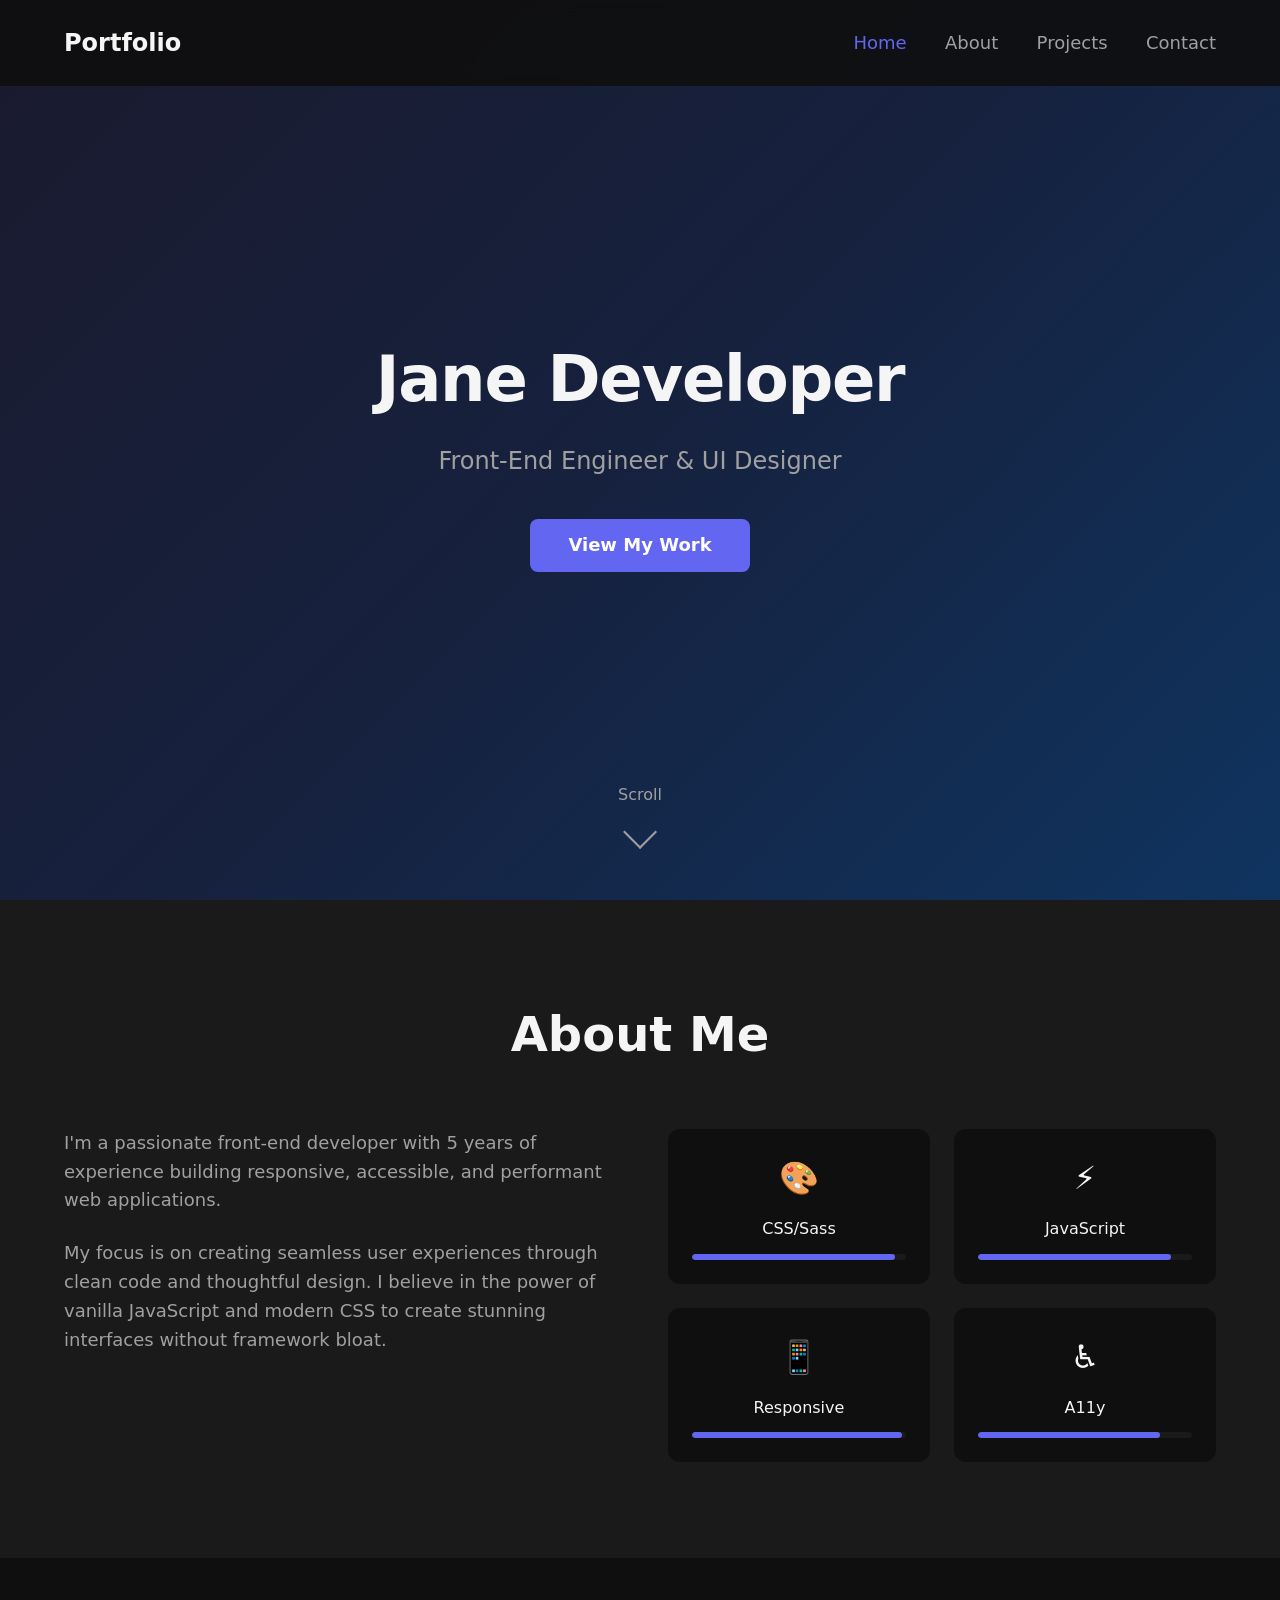
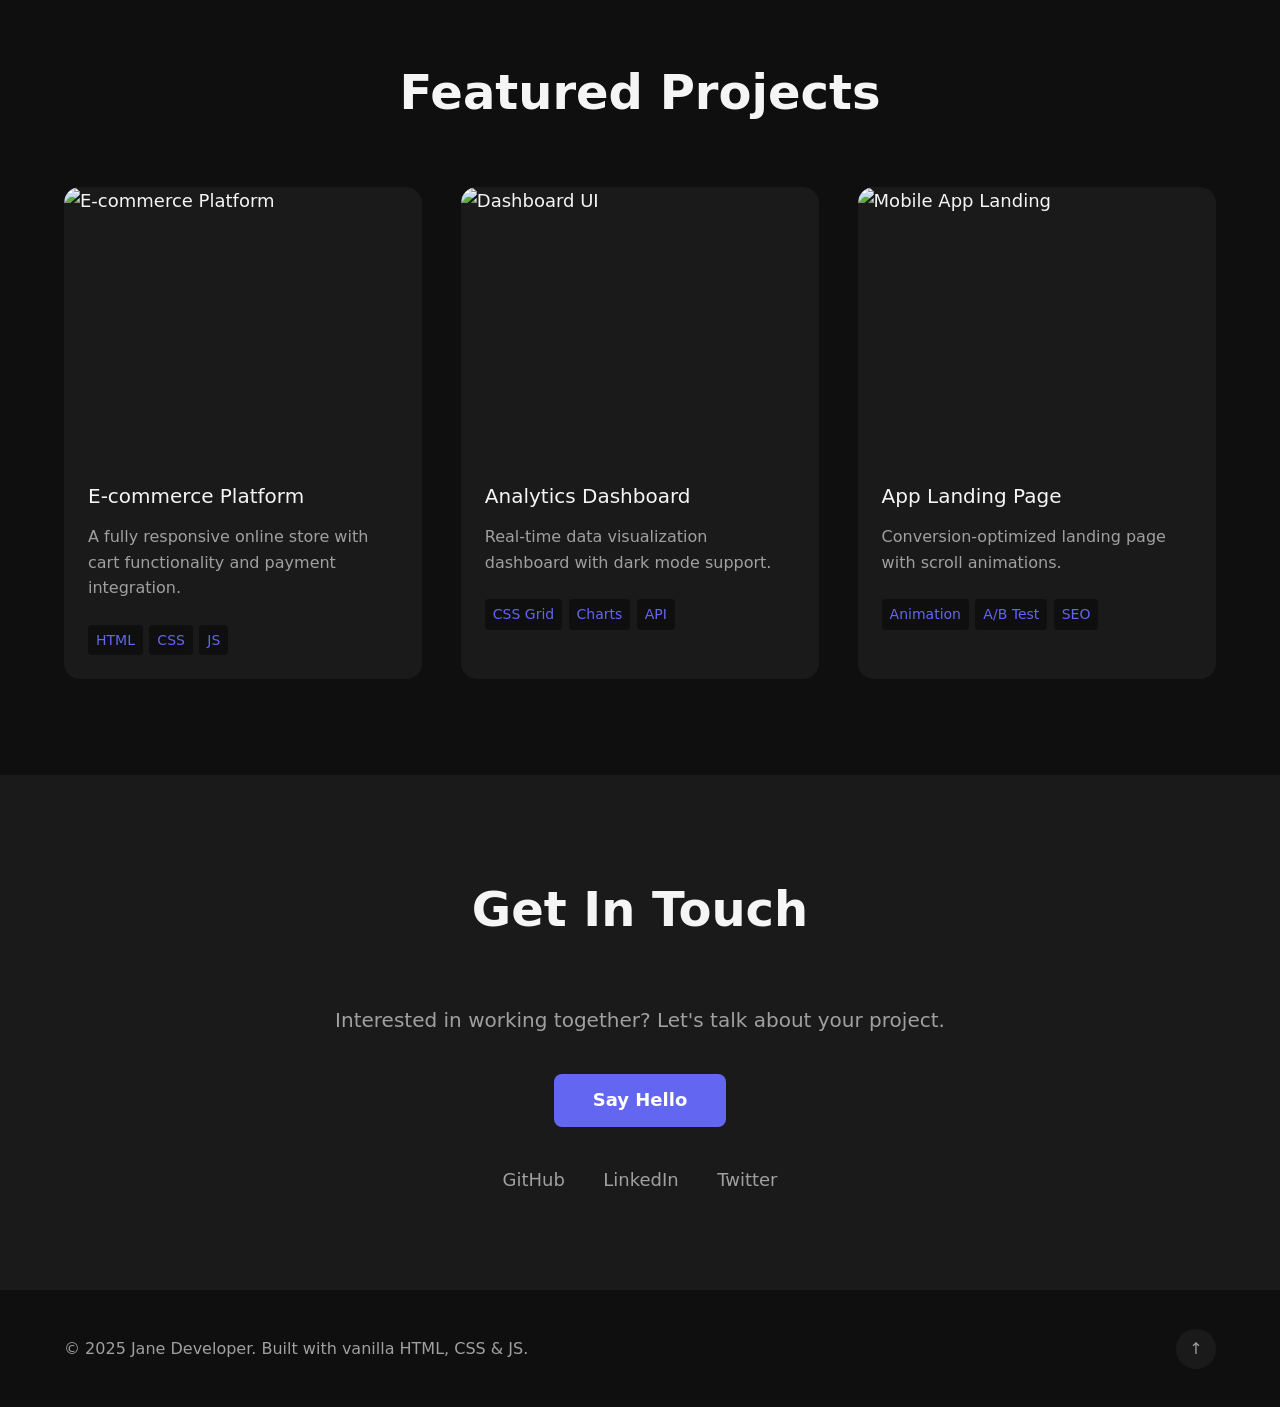
==== index.html @ d87d0752 "commit 2.5" ====
<!DOCTYPE html>
<html lang="en">
<head>
    <meta charset="UTF-8">
    <meta name="viewport" content="width=device-width, initial-scale=1.0">
    <title>Document</title>
    <link rel="stylesheet" href="./assets/css/index.css">
    <script src="./assets/js/main.js"></script>
</head>
<body>
	<!-- Skip link for accessibility -->
	<a href="#main" class="skip-link">Skip to main content</a>

	<!-- Navigation -->
	<nav class="nav">
		<div class="nav-container">
			<a href="#" class="nav-logo">Portfolio</a>
			<ul class="nav-links">
				<li><a href="#hero">Home</a></li>
				<li><a href="#about">About</a></li>
				<li><a href="#projects">Projects</a></li>
				<li><a href="#contact">Contact</a></li>
			</ul>
		</div>
	</nav>

	<main id="main">
		<!-- Hero Section -->
		<section id="hero" class="hero">
			<div class="hero-bg parallax-bg"></div>
			<div class="hero-content">
				<h1 class="hero-title animate-on-scroll">Jane Developer</h1>
				<p class="hero-subtitle animate-on-scroll">Front-End Engineer & UI Designer</p>
				<a href="#projects" class="btn animate-on-scroll">View My Work</a>
			</div>
			<div class="scroll-indicator">
				<span>Scroll</span>
				<div class="scroll-arrow"></div>
			</div>
		</section>

		<!-- About Section -->
		<section id="about" class="section about">
			<div class="container">
				<h2 class="section-title animate-on-scroll">About Me</h2>
				<div class="about-grid">
					<div class="about-text animate-on-scroll">
						<p>
							I'm a passionate front-end developer with 5 years of experience
							building responsive, accessible, and performant web applications.
						</p>
						<p>
							My focus is on creating seamless user experiences through clean code
							and thoughtful design. I believe in the power of vanilla JavaScript
							and modern CSS to create stunning interfaces without framework bloat.
						</p>
					</div>
					<div class="skills-grid" data-reveal-stagger>
						<div class="skill-card">
							<span class="skill-icon">🎨</span>
							<h3>CSS/Sass</h3>
							<div class="skill-bar"><div class="skill-fill" style="--fill: 95%"></div></div>
						</div>
						<div class="skill-card">
							<span class="skill-icon">⚡</span>
							<h3>JavaScript</h3>
							<div class="skill-bar"><div class="skill-fill" style="--fill: 90%"></div></div>
						</div>
						<div class="skill-card">
							<span class="skill-icon">📱</span>
							<h3>Responsive</h3>
							<div class="skill-bar"><div class="skill-fill" style="--fill: 98%"></div></div>
						</div>
						<div class="skill-card">
							<span class="skill-icon">♿</span>
							<h3>A11y</h3>
							<div class="skill-bar"><div class="skill-fill" style="--fill: 85%"></div></div>
						</div>
					</div>
				</div>
			</div>
		</section>

		<!-- Projects Section -->
		<section id="projects" class="section projects">
			<div class="container">
				<h2 class="section-title animate-on-scroll">Featured Projects</h2>
				<div class="projects-grid" data-reveal-stagger>
					<article class="project-card">
						<div class="project-image">
							<img src="https://picsum.photos/400/300?random=1" alt="E-commerce Platform" loading="lazy" />
						</div>
						<div class="project-content">
							<h3>E-commerce Platform</h3>
							<p>A fully responsive online store with cart functionality and payment integration.</p>
							<div class="project-tags">
								<span>HTML</span><span>CSS</span><span>JS</span>
							</div>
						</div>
					</article>
					<article class="project-card">
						<div class="project-image">
							<img src="https://picsum.photos/400/300?random=2" alt="Dashboard UI" loading="lazy" />
						</div>
						<div class="project-content">
							<h3>Analytics Dashboard</h3>
							<p>Real-time data visualization dashboard with dark mode support.</p>
							<div class="project-tags">
								<span>CSS Grid</span><span>Charts</span><span>API</span>
							</div>
						</div>
					</article>
					<article class="project-card">
						<div class="project-image">
							<img src="https://picsum.photos/400/300?random=3" alt="Mobile App Landing" loading="lazy" />
						</div>
						<div class="project-content">
							<h3>App Landing Page</h3>
							<p>Conversion-optimized landing page with scroll animations.</p>
							<div class="project-tags">
								<span>Animation</span><span>A/B Test</span><span>SEO</span>
							</div>
						</div>
					</article>
				</div>
			</div>
		</section>

		<!-- Contact Section -->
		<section id="contact" class="section contact">
			<div class="container">
				<h2 class="section-title animate-on-scroll">Get In Touch</h2>
				<div class="contact-content animate-on-scroll">
					<p>Interested in working together? Let's talk about your project.</p>
					<a href="mailto:hello@example.com" class="btn btn-primary">Say Hello</a>
					<div class="social-links">
						<a href="#" aria-label="GitHub">GitHub</a>
						<a href="#" aria-label="LinkedIn">LinkedIn</a>
						<a href="#" aria-label="Twitter">Twitter</a>
					</div>
				</div>
			</div>
		</section>
	</main>

	<!-- Footer -->
	<footer class="footer">
		<div class="container">
			<p>&copy; 2025 Jane Developer. Built with vanilla HTML, CSS & JS.</p>
			<a href="#hero" class="back-to-top" aria-label="Back to top">↑</a>
		</div>
	</footer>

	<script src="main.js"></script>
</body>
</html>
---- assets/css/index.css ----
/**
 * ─────────────────────────────────────────────
 *  CSS Barrel Index
 * ─────────────────────────────────────────────
 *
 *  This file uses the "barrel pattern" to re-export (import) a collection
 *  of CSS modules in a single place, making project imports simpler and
 *  more maintainable. Instead of importing each CSS file individually 
 *  throughout your project, you only need to import this index file.
 *
 *  All base styles, typography, and global site rules are centralized here.
 * 
 *  ➡️  Add new @import statements below as your CSS grows!
 * 
 *  Learn more: https://bit.ly/css-barrel-pattern
 *
 */

@import url("reset.css");
@import url("theme.css");
@import url("base.css");
@import url("layout.css");
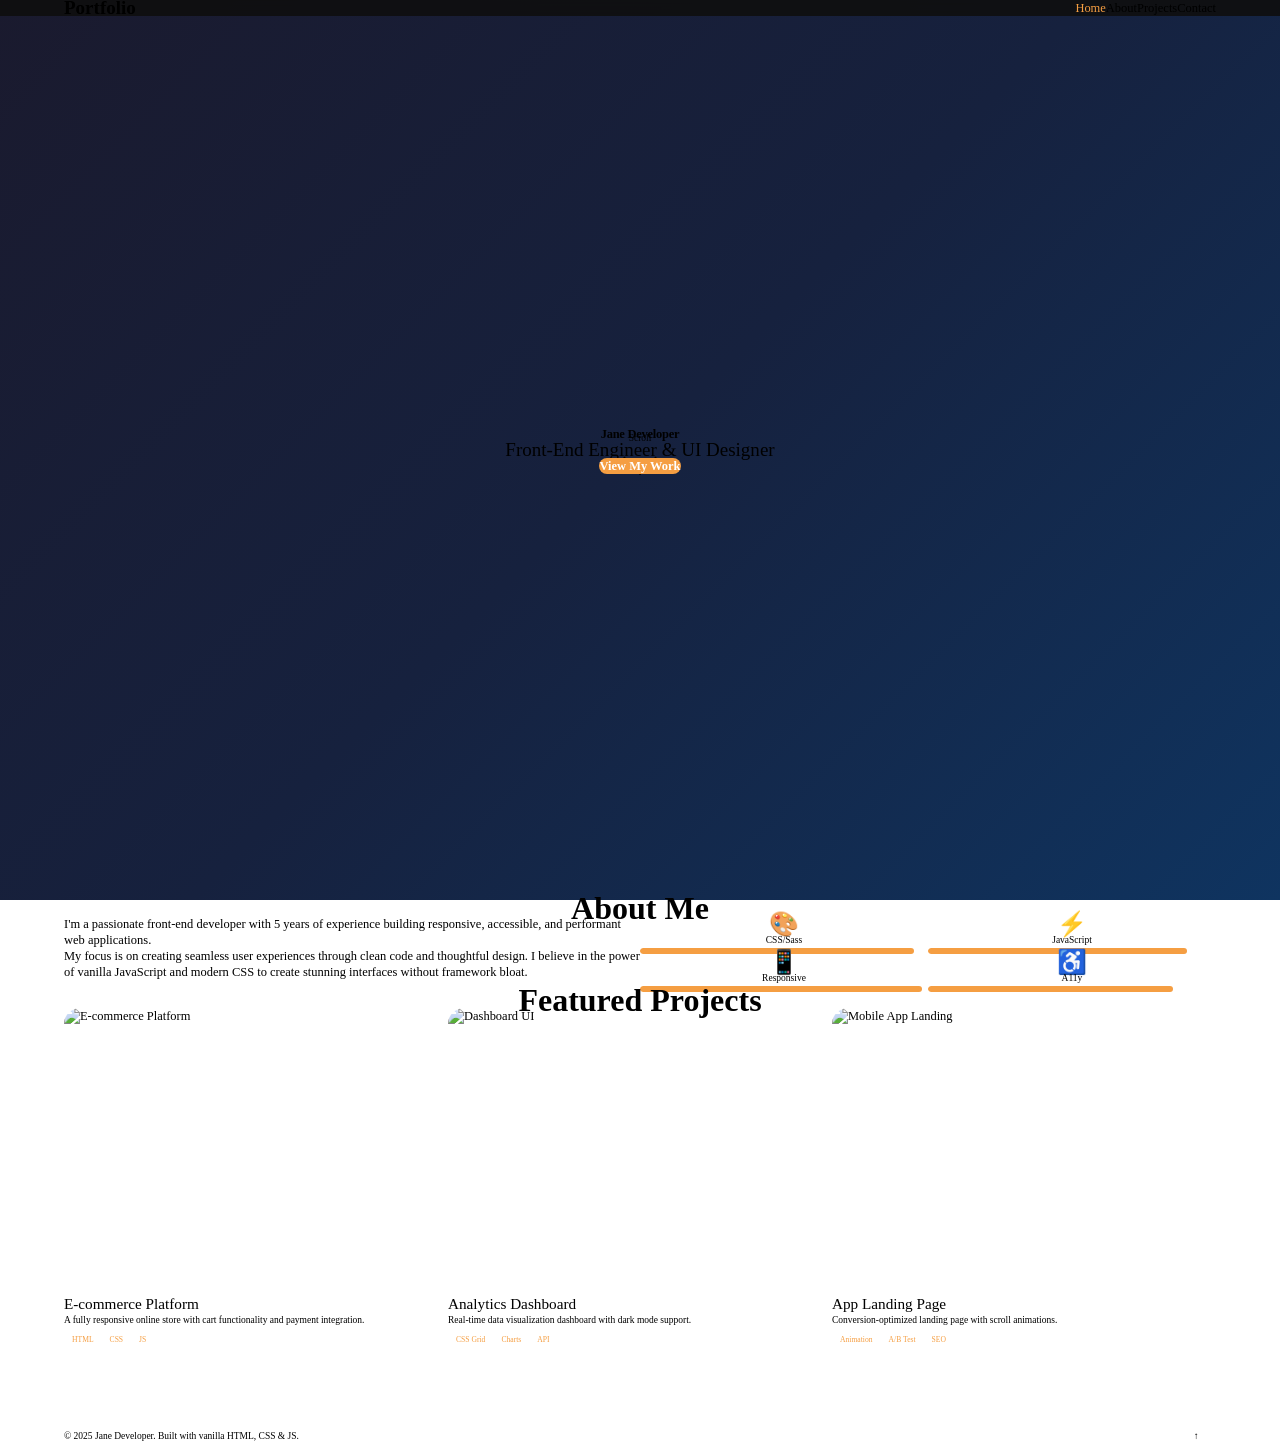
==== commit a5b39d26: "sprint 3" ====
--- a/index.html
+++ b/index.html
@@ -5,7 +5,13 @@
     <meta name="viewport" content="width=device-width, initial-scale=1.0">
     <title>Document</title>
     <link rel="stylesheet" href="./assets/css/index.css">
+	<link rel="preconnect" href="https://fonts.googleapis.com">
+<link rel="preconnect" href="https://fonts.gstatic.com" crossorigin>
+<link href="https://fonts.googleapis.com/css2?family=Noto+Sans:ital,wght@0,100..900;1,100..900&display=swap" rel="stylesheet">
+<link href="https://fonts.googleapis.com/css2?family=Domine:wght@400..700&family=EB+Garamond:ital,wght@0,400..800;1,400..800&family=Roboto:ital,wght@0,100..900;1,100..900&display=swap" rel="stylesheet">
+<link href="https://fonts.googleapis.com/css2?family=Courier+Prime:ital,wght@0,400;0,700;1,400;1,700&family=Domine:wght@400..700&family=EB+Garamond:ital,wght@0,400..800;1,400..800&family=Roboto:ital,wght@0,100..900;1,100..900&display=swap" rel="stylesheet">
     <script src="./assets/js/main.js"></script>
+
 </head>
 <body>
 	<!-- Skip link for accessibility -->
@@ -151,6 +157,5 @@
 		</div>
 	</footer>
 
-	<script src="main.js"></script>
 </body>
 </html>
--- a/assets/css/index.css
+++ b/assets/css/index.css
@@ -19,4 +19,6 @@
 @import url("reset.css");
 @import url("theme.css");
 @import url("base.css");
-@import url("layout.css");+@import url("navigation.css");
+@import url("layout.css");
+@import url("components.css");
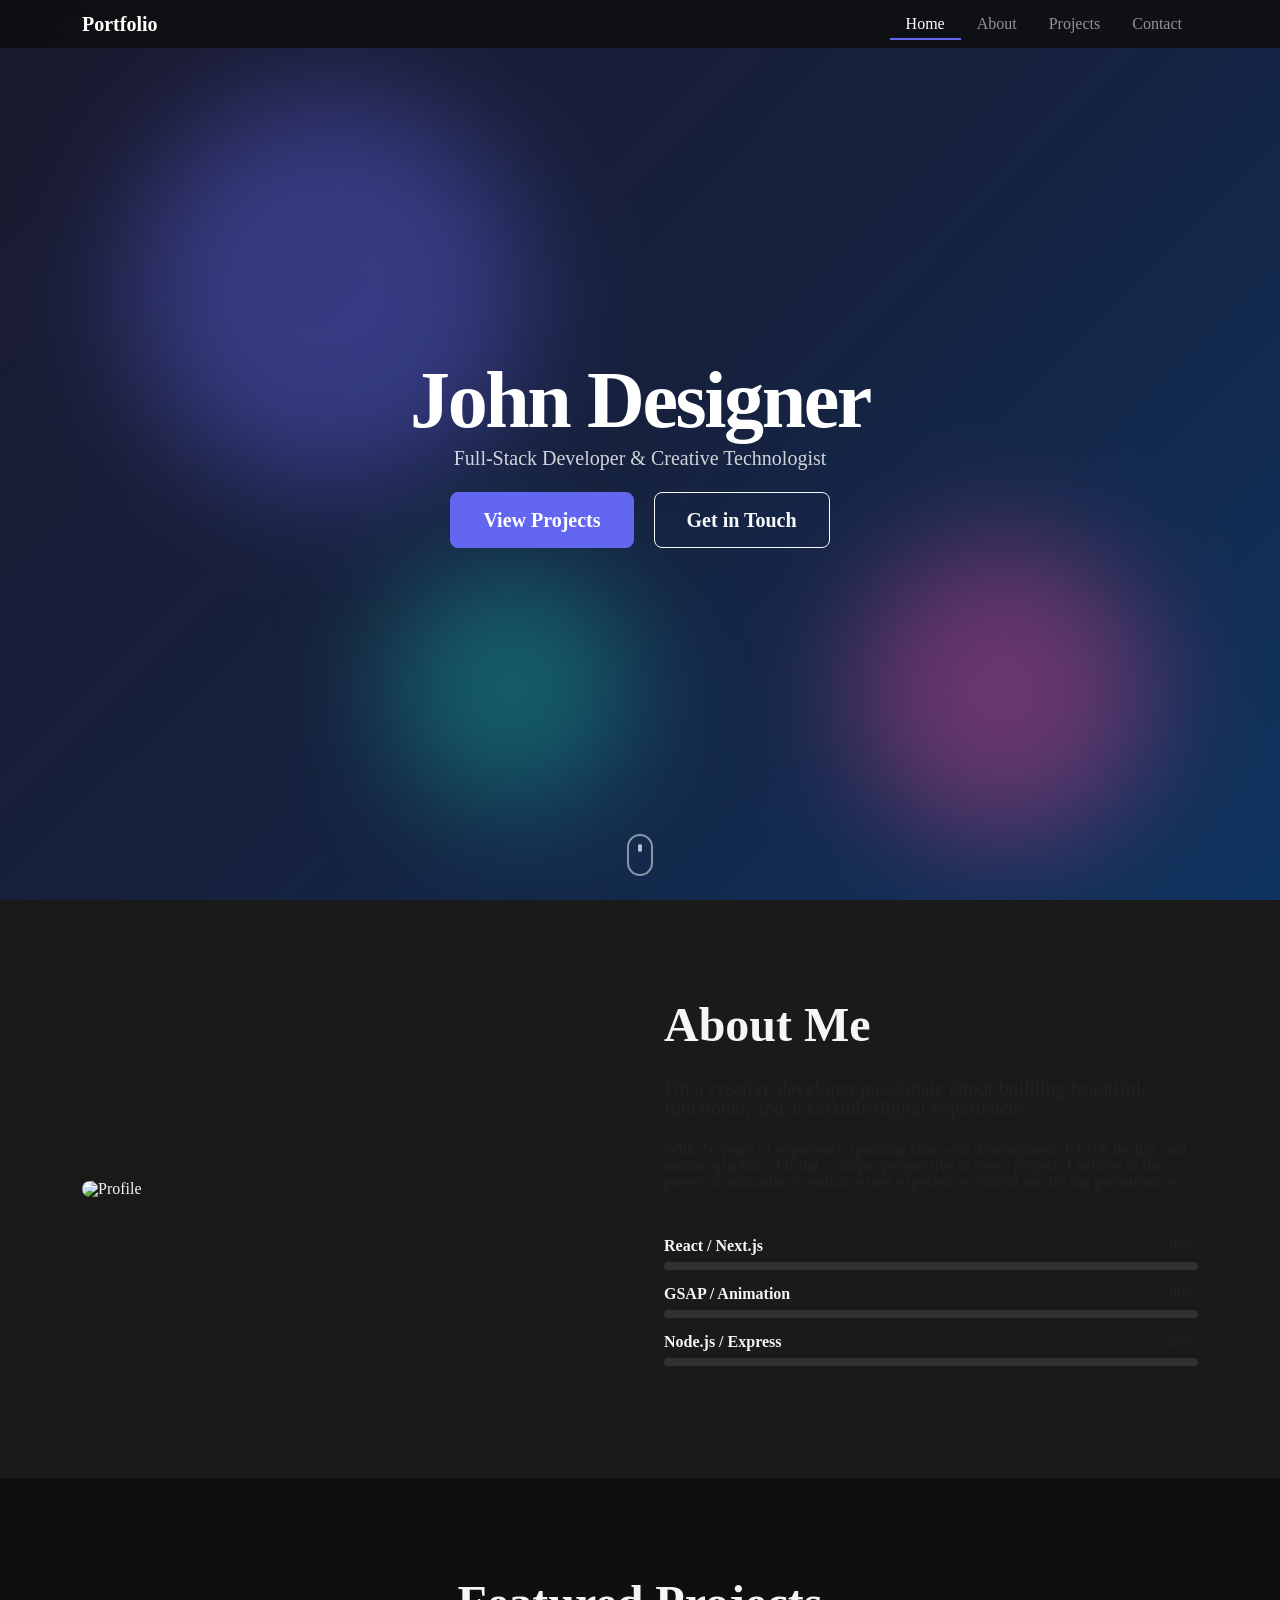
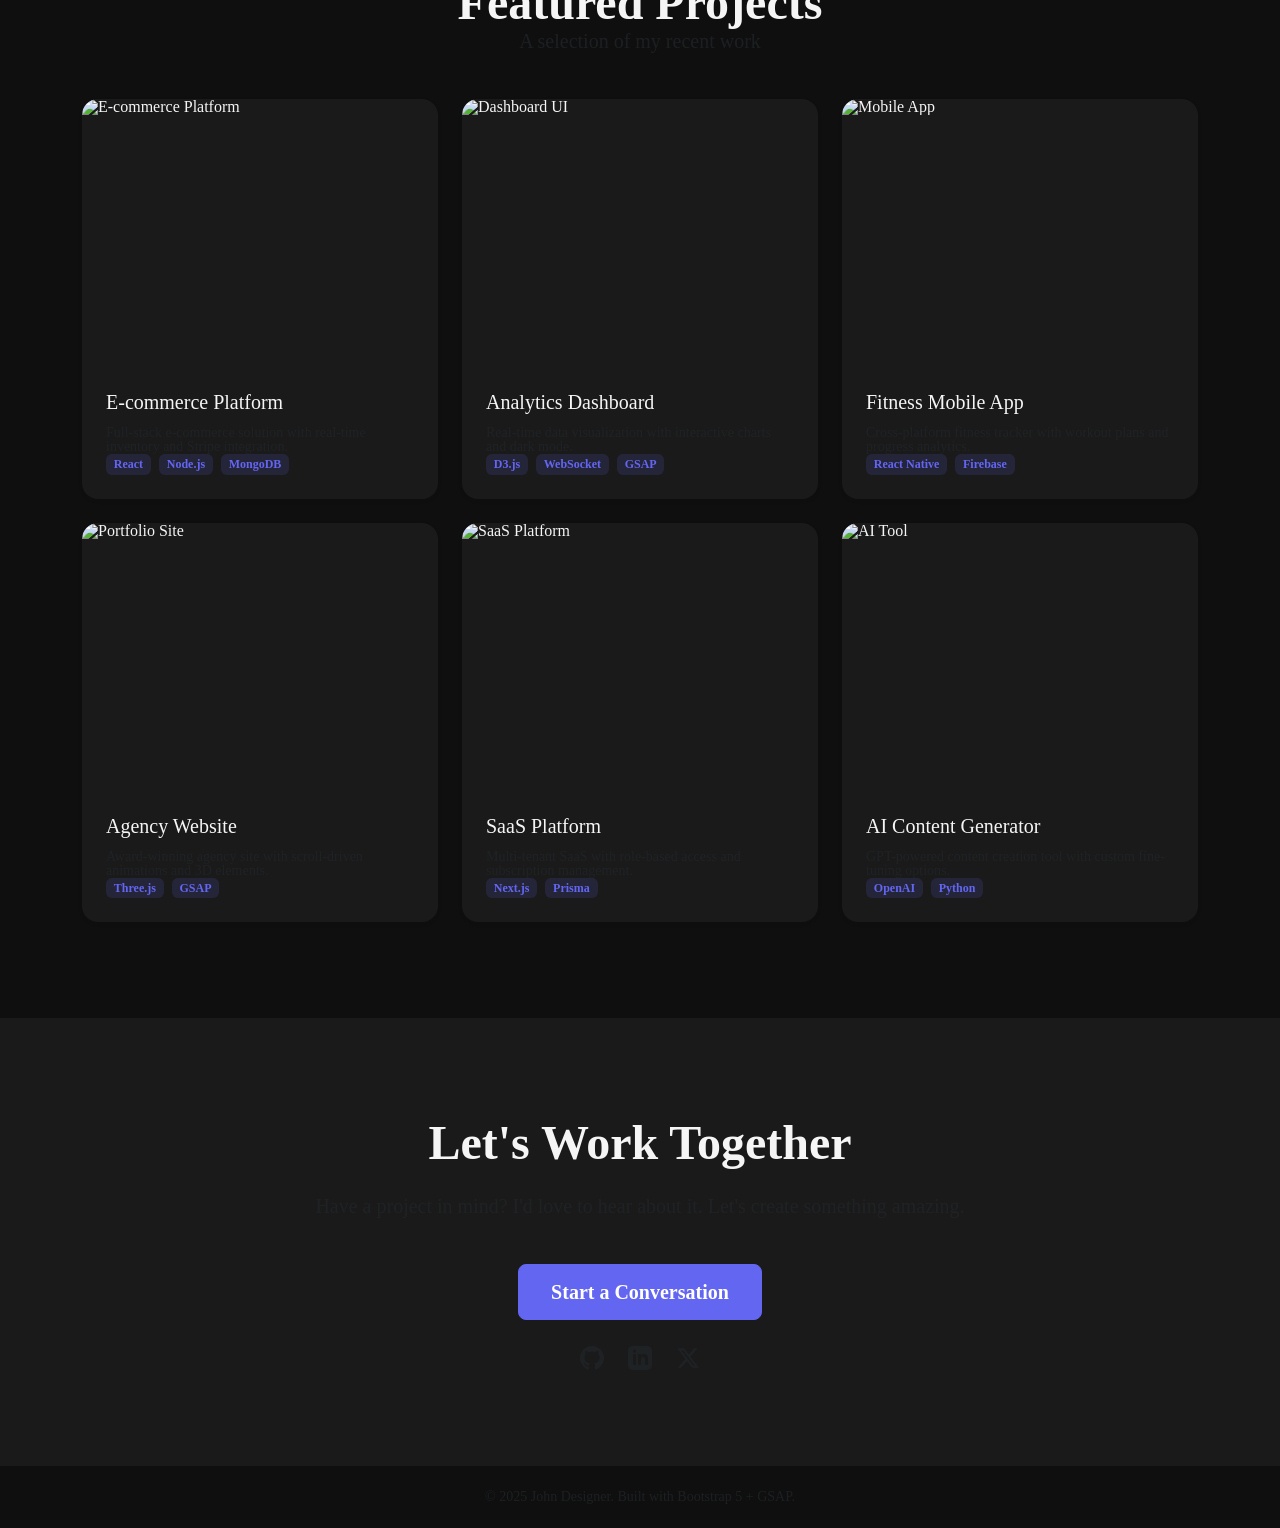
==== commit 5bbca5ac: "sprint 4" ====
--- a/index.html
+++ b/index.html
@@ -1,148 +1,306 @@
 <!DOCTYPE html>
 <html lang="en">
 <head>
-    <meta charset="UTF-8">
-    <meta name="viewport" content="width=device-width, initial-scale=1.0">
-    <title>Document</title>
-    <link rel="stylesheet" href="./assets/css/index.css">
-	<link rel="preconnect" href="https://fonts.googleapis.com">
-<link rel="preconnect" href="https://fonts.gstatic.com" crossorigin>
-<link href="https://fonts.googleapis.com/css2?family=Noto+Sans:ital,wght@0,100..900;1,100..900&display=swap" rel="stylesheet">
-<link href="https://fonts.googleapis.com/css2?family=Domine:wght@400..700&family=EB+Garamond:ital,wght@0,400..800;1,400..800&family=Roboto:ital,wght@0,100..900;1,100..900&display=swap" rel="stylesheet">
-<link href="https://fonts.googleapis.com/css2?family=Courier+Prime:ital,wght@0,400;0,700;1,400;1,700&family=Domine:wght@400..700&family=EB+Garamond:ital,wght@0,400..800;1,400..800&family=Roboto:ital,wght@0,100..900;1,100..900&display=swap" rel="stylesheet">
-    <script src="./assets/js/main.js"></script>
+	<meta charset="UTF-8" />
+	<meta name="viewport" content="width=device-width, initial-scale=1.0" />
+	<title>Grade 2 Demo: Bootstrap + GSAP Scroll</title>
+
+	<!-- Bootstrap CSS -->
+	<link href="https://cdn.jsdelivr.net/npm/bootstrap@5.3.2/dist/css/bootstrap.min.css" rel="stylesheet" />
+
+	<!-- Custom Styles -->
+	<link rel="stylesheet" href="./assets/css/index.css" />
+
+	<!-- Custom Scripts -->
+	<script src="./assets/js/main.js" defer></script>
+
 
 </head>
-<body>
-	<!-- Skip link for accessibility -->
-	<a href="#main" class="skip-link">Skip to main content</a>
-
+<body data-bs-spy="scroll" data-bs-target="#navbar" data-bs-offset="100">
 	<!-- Navigation -->
-	<nav class="nav">
-		<div class="nav-container">
-			<a href="#" class="nav-logo">Portfolio</a>
-			<ul class="nav-links">
-				<li><a href="#hero">Home</a></li>
-				<li><a href="#about">About</a></li>
-				<li><a href="#projects">Projects</a></li>
-				<li><a href="#contact">Contact</a></li>
-			</ul>
+	<nav id="navbar" class="navbar navbar-expand-lg navbar-dark fixed-top">
+		<div class="container">
+			<a class="navbar-brand fw-bold" href="#">Portfolio</a>
+			<button
+				class="navbar-toggler"
+				type="button"
+				data-bs-toggle="collapse"
+				data-bs-target="#navbarNav"
+				aria-controls="navbarNav"
+				aria-expanded="false"
+				aria-label="Toggle navigation">
+				<span class="navbar-toggler-icon"></span>
+			</button>
+			<div class="collapse navbar-collapse" id="navbarNav">
+				<ul class="navbar-nav ms-auto">
+					<li class="nav-item"><a class="nav-link" href="#hero">Home</a></li>
+					<li class="nav-item"><a class="nav-link" href="#about">About</a></li>
+					<li class="nav-item"><a class="nav-link" href="#projects">Projects</a></li>
+					<li class="nav-item"><a class="nav-link" href="#contact">Contact</a></li>
+				</ul>
+			</div>
 		</div>
 	</nav>
 
-	<main id="main">
+	<main>
 		<!-- Hero Section -->
-		<section id="hero" class="hero">
-			<div class="hero-bg parallax-bg"></div>
-			<div class="hero-content">
-				<h1 class="hero-title animate-on-scroll">Jane Developer</h1>
-				<p class="hero-subtitle animate-on-scroll">Front-End Engineer & UI Designer</p>
-				<a href="#projects" class="btn animate-on-scroll">View My Work</a>
-			</div>
-			<div class="scroll-indicator">
-				<span>Scroll</span>
-				<div class="scroll-arrow"></div>
+		<section id="hero" class="hero min-vh-100 d-flex align-items-center position-relative overflow-hidden">
+			<!-- Parallax Background -->
+			<div class="hero-bg position-absolute w-100 h-100"></div>
+
+			<!-- Floating shapes (GSAP animated) -->
+			<div class="floating-shapes">
+				<div class="shape shape-1"></div>
+				<div class="shape shape-2"></div>
+				<div class="shape shape-3"></div>
+			</div>
+
+			<div class="container position-relative z-1 text-center text-white">
+				<h1 class="display-1 fw-bold hero-title">John Designer</h1>
+				<p class="lead hero-subtitle mb-4">Full-Stack Developer & Creative Technologist</p>
+				<div class="hero-cta">
+					<a href="#projects" class="btn btn-primary btn-lg me-3">View Projects</a>
+					<a href="#contact" class="btn btn-outline-light btn-lg">Get in Touch</a>
+				</div>
+			</div>
+
+			<!-- Scroll indicator -->
+			<div class="scroll-indicator position-absolute bottom-0 start-50 translate-middle-x mb-4">
+				<div class="mouse"></div>
 			</div>
 		</section>
 
 		<!-- About Section -->
-		<section id="about" class="section about">
+		<section id="about" class="py-5 py-lg-6 bg-dark">
 			<div class="container">
-				<h2 class="section-title animate-on-scroll">About Me</h2>
-				<div class="about-grid">
-					<div class="about-text animate-on-scroll">
-						<p>
-							I'm a passionate front-end developer with 5 years of experience
-							building responsive, accessible, and performant web applications.
+				<div class="row align-items-center g-5">
+					<div class="col-lg-6">
+						<div class="about-image gsap-reveal">
+							<img
+								src="https://picsum.photos/600/700?random=10"
+								alt="Profile"
+								class="img-fluid rounded-4 shadow-lg" />
+						</div>
+					</div>
+					<div class="col-lg-6">
+						<h2 class="display-5 fw-bold mb-4 gsap-reveal">About Me</h2>
+						<p class="lead text-muted mb-4 gsap-reveal">
+							I'm a creative developer passionate about building beautiful,
+							functional, and accessible digital experiences.
 						</p>
-						<p>
-							My focus is on creating seamless user experiences through clean code
-							and thoughtful design. I believe in the power of vanilla JavaScript
-							and modern CSS to create stunning interfaces without framework bloat.
+						<p class="text-muted gsap-reveal">
+							With 7+ years of experience spanning front-end development, UI/UX
+							design, and motion graphics, I bring a unique perspective to every
+							project. I believe in the power of animation to enhance user
+							experience without sacrificing performance.
 						</p>
-					</div>
-					<div class="skills-grid" data-reveal-stagger>
-						<div class="skill-card">
-							<span class="skill-icon">🎨</span>
-							<h3>CSS/Sass</h3>
-							<div class="skill-bar"><div class="skill-fill" style="--fill: 95%"></div></div>
+
+						<!-- Skills with animated progress -->
+						<div class="skills mt-5">
+							<div class="skill-item gsap-reveal mb-3">
+								<div class="d-flex justify-content-between mb-2">
+									<span class="fw-semibold">React / Next.js</span>
+									<span class="text-muted">95%</span>
+								</div>
+								<div class="progress" style="height: 8px">
+									<div class="progress-bar skill-bar" data-width="95"></div>
+								</div>
+							</div>
+							<div class="skill-item gsap-reveal mb-3">
+								<div class="d-flex justify-content-between mb-2">
+									<span class="fw-semibold">GSAP / Animation</span>
+									<span class="text-muted">90%</span>
+								</div>
+								<div class="progress" style="height: 8px">
+									<div class="progress-bar skill-bar" data-width="90"></div>
+								</div>
+							</div>
+							<div class="skill-item gsap-reveal mb-3">
+								<div class="d-flex justify-content-between mb-2">
+									<span class="fw-semibold">Node.js / Express</span>
+									<span class="text-muted">85%</span>
+								</div>
+								<div class="progress" style="height: 8px">
+									<div class="progress-bar skill-bar" data-width="85"></div>
+								</div>
+							</div>
 						</div>
-						<div class="skill-card">
-							<span class="skill-icon">⚡</span>
-							<h3>JavaScript</h3>
-							<div class="skill-bar"><div class="skill-fill" style="--fill: 90%"></div></div>
+					</div>
+				</div>
+			</div>
+		</section>
+
+		<!-- Projects Section -->
+		<section id="projects" class="py-5 py-lg-6">
+			<div class="container">
+				<div class="text-center mb-5">
+					<h2 class="display-5 fw-bold gsap-reveal">Featured Projects</h2>
+					<p class="lead text-muted gsap-reveal">A selection of my recent work</p>
+				</div>
+
+				<div class="row g-4">
+					<!-- Project Card 1 -->
+					<div class="col-md-6 col-lg-4">
+						<article class="card project-card h-100 border-0 shadow-sm">
+							<div class="card-img-wrapper overflow-hidden">
+								<img
+									src="https://picsum.photos/400/300?random=1"
+									class="card-img-top"
+									alt="E-commerce Platform" />
+							</div>
+							<div class="card-body">
+								<h3 class="card-title h5">E-commerce Platform</h3>
+								<p class="card-text text-muted small">
+									Full-stack e-commerce solution with real-time inventory and Stripe integration.
+								</p>
+								<div class="d-flex flex-wrap gap-2">
+									<span class="badge bg-primary-subtle text-primary">React</span>
+									<span class="badge bg-primary-subtle text-primary">Node.js</span>
+									<span class="badge bg-primary-subtle text-primary">MongoDB</span>
+								</div>
+							</div>
+						</article>
+					</div>
+
+					<!-- Project Card 2 -->
+					<div class="col-md-6 col-lg-4">
+						<article class="card project-card h-100 border-0 shadow-sm">
+							<div class="card-img-wrapper overflow-hidden">
+								<img
+									src="https://picsum.photos/400/300?random=2"
+									class="card-img-top"
+									alt="Dashboard UI" />
+							</div>
+							<div class="card-body">
+								<h3 class="card-title h5">Analytics Dashboard</h3>
+								<p class="card-text text-muted small">
+									Real-time data visualization with interactive charts and dark mode.
+								</p>
+								<div class="d-flex flex-wrap gap-2">
+									<span class="badge bg-primary-subtle text-primary">D3.js</span>
+									<span class="badge bg-primary-subtle text-primary">WebSocket</span>
+									<span class="badge bg-primary-subtle text-primary">GSAP</span>
+								</div>
+							</div>
+						</article>
+					</div>
+
+					<!-- Project Card 3 -->
+					<div class="col-md-6 col-lg-4">
+						<article class="card project-card h-100 border-0 shadow-sm">
+							<div class="card-img-wrapper overflow-hidden">
+								<img
+									src="https://picsum.photos/400/300?random=3"
+									class="card-img-top"
+									alt="Mobile App" />
+							</div>
+							<div class="card-body">
+								<h3 class="card-title h5">Fitness Mobile App</h3>
+								<p class="card-text text-muted small">
+									Cross-platform fitness tracker with workout plans and progress analytics.
+								</p>
+								<div class="d-flex flex-wrap gap-2">
+									<span class="badge bg-primary-subtle text-primary">React Native</span>
+									<span class="badge bg-primary-subtle text-primary">Firebase</span>
+								</div>
+							</div>
+						</article>
+					</div>
+
+					<!-- Project Card 4 -->
+					<div class="col-md-6 col-lg-4">
+						<article class="card project-card h-100 border-0 shadow-sm">
+							<div class="card-img-wrapper overflow-hidden">
+								<img
+									src="https://picsum.photos/400/300?random=4"
+									class="card-img-top"
+									alt="Portfolio Site" />
+							</div>
+							<div class="card-body">
+								<h3 class="card-title h5">Agency Website</h3>
+								<p class="card-text text-muted small">
+									Award-winning agency site with scroll-driven animations and 3D elements.
+								</p>
+								<div class="d-flex flex-wrap gap-2">
+									<span class="badge bg-primary-subtle text-primary">Three.js</span>
+									<span class="badge bg-primary-subtle text-primary">GSAP</span>
+								</div>
+							</div>
+						</article>
+					</div>
+
+					<!-- Project Card 5 -->
+					<div class="col-md-6 col-lg-4">
+						<article class="card project-card h-100 border-0 shadow-sm">
+							<div class="card-img-wrapper overflow-hidden">
+								<img
+									src="https://picsum.photos/400/300?random=5"
+									class="card-img-top"
+									alt="SaaS Platform" />
+							</div>
+							<div class="card-body">
+								<h3 class="card-title h5">SaaS Platform</h3>
+								<p class="card-text text-muted small">
+									Multi-tenant SaaS with role-based access and subscription management.
+								</p>
+								<div class="d-flex flex-wrap gap-2">
+									<span class="badge bg-primary-subtle text-primary">Next.js</span>
+									<span class="badge bg-primary-subtle text-primary">Prisma</span>
+								</div>
+							</div>
+						</article>
+					</div>
+
+					<!-- Project Card 6 -->
+					<div class="col-md-6 col-lg-4">
+						<article class="card project-card h-100 border-0 shadow-sm">
+							<div class="card-img-wrapper overflow-hidden">
+								<img
+									src="https://picsum.photos/400/300?random=6"
+									class="card-img-top"
+									alt="AI Tool" />
+							</div>
+							<div class="card-body">
+								<h3 class="card-title h5">AI Content Generator</h3>
+								<p class="card-text text-muted small">
+									GPT-powered content creation tool with custom fine-tuning options.
+								</p>
+								<div class="d-flex flex-wrap gap-2">
+									<span class="badge bg-primary-subtle text-primary">OpenAI</span>
+									<span class="badge bg-primary-subtle text-primary">Python</span>
+								</div>
+							</div>
+						</article>
+					</div>
+				</div>
+			</div>
+		</section>
+
+		<!-- Contact Section -->
+		<section id="contact" class="py-5 py-lg-6 bg-dark">
+			<div class="container">
+				<div class="row justify-content-center">
+					<div class="col-lg-8 text-center">
+						<h2 class="display-5 fw-bold mb-4 gsap-reveal">Let's Work Together</h2>
+						<p class="lead text-muted mb-5 gsap-reveal">
+							Have a project in mind? I'd love to hear about it. Let's create something amazing.
+						</p>
+						<div class="gsap-reveal">
+							<a href="mailto:hello@example.com" class="btn btn-primary btn-lg mb-4">
+								Start a Conversation
+							</a>
 						</div>
-						<div class="skill-card">
-							<span class="skill-icon">📱</span>
-							<h3>Responsive</h3>
-							<div class="skill-bar"><div class="skill-fill" style="--fill: 98%"></div></div>
+						<div class="social-links gsap-reveal d-flex justify-content-center gap-4">
+							<a href="#" class="text-muted fs-4" aria-label="GitHub">
+								<svg width="24" height="24" fill="currentColor" viewBox="0 0 24 24"><path d="M12 0c-6.626 0-12 5.373-12 12 0 5.302 3.438 9.8 8.207 11.387.599.111.793-.261.793-.577v-2.234c-3.338.726-4.033-1.416-4.033-1.416-.546-1.387-1.333-1.756-1.333-1.756-1.089-.745.083-.729.083-.729 1.205.084 1.839 1.237 1.839 1.237 1.07 1.834 2.807 1.304 3.492.997.107-.775.418-1.305.762-1.604-2.665-.305-5.467-1.334-5.467-5.931 0-1.311.469-2.381 1.236-3.221-.124-.303-.535-1.524.117-3.176 0 0 1.008-.322 3.301 1.23.957-.266 1.983-.399 3.003-.404 1.02.005 2.047.138 3.006.404 2.291-1.552 3.297-1.23 3.297-1.23.653 1.653.242 2.874.118 3.176.77.84 1.235 1.911 1.235 3.221 0 4.609-2.807 5.624-5.479 5.921.43.372.823 1.102.823 2.222v3.293c0 .319.192.694.801.576 4.765-1.589 8.199-6.086 8.199-11.386 0-6.627-5.373-12-12-12z"/></svg>
+							</a>
+							<a href="#" class="text-muted fs-4" aria-label="LinkedIn">
+								<svg width="24" height="24" fill="currentColor" viewBox="0 0 24 24"><path d="M19 0h-14c-2.761 0-5 2.239-5 5v14c0 2.761 2.239 5 5 5h14c2.762 0 5-2.239 5-5v-14c0-2.761-2.238-5-5-5zm-11 19h-3v-11h3v11zm-1.5-12.268c-.966 0-1.75-.79-1.75-1.764s.784-1.764 1.75-1.764 1.75.79 1.75 1.764-.783 1.764-1.75 1.764zm13.5 12.268h-3v-5.604c0-3.368-4-3.113-4 0v5.604h-3v-11h3v1.765c1.396-2.586 7-2.777 7 2.476v6.759z"/></svg>
+							</a>
+							<a href="#" class="text-muted fs-4" aria-label="Twitter">
+								<svg width="24" height="24" fill="currentColor" viewBox="0 0 24 24"><path d="M18.244 2.25h3.308l-7.227 8.26 8.502 11.24H16.17l-5.214-6.817L4.99 21.75H1.68l7.73-8.835L1.254 2.25H8.08l4.713 6.231zm-1.161 17.52h1.833L7.084 4.126H5.117z"/></svg>
+							</a>
 						</div>
-						<div class="skill-card">
-							<span class="skill-icon">♿</span>
-							<h3>A11y</h3>
-							<div class="skill-bar"><div class="skill-fill" style="--fill: 85%"></div></div>
-						</div>
-					</div>
-				</div>
-			</div>
-		</section>
-
-		<!-- Projects Section -->
-		<section id="projects" class="section projects">
-			<div class="container">
-				<h2 class="section-title animate-on-scroll">Featured Projects</h2>
-				<div class="projects-grid" data-reveal-stagger>
-					<article class="project-card">
-						<div class="project-image">
-							<img src="https://picsum.photos/400/300?random=1" alt="E-commerce Platform" loading="lazy" />
-						</div>
-						<div class="project-content">
-							<h3>E-commerce Platform</h3>
-							<p>A fully responsive online store with cart functionality and payment integration.</p>
-							<div class="project-tags">
-								<span>HTML</span><span>CSS</span><span>JS</span>
-							</div>
-						</div>
-					</article>
-					<article class="project-card">
-						<div class="project-image">
-							<img src="https://picsum.photos/400/300?random=2" alt="Dashboard UI" loading="lazy" />
-						</div>
-						<div class="project-content">
-							<h3>Analytics Dashboard</h3>
-							<p>Real-time data visualization dashboard with dark mode support.</p>
-							<div class="project-tags">
-								<span>CSS Grid</span><span>Charts</span><span>API</span>
-							</div>
-						</div>
-					</article>
-					<article class="project-card">
-						<div class="project-image">
-							<img src="https://picsum.photos/400/300?random=3" alt="Mobile App Landing" loading="lazy" />
-						</div>
-						<div class="project-content">
-							<h3>App Landing Page</h3>
-							<p>Conversion-optimized landing page with scroll animations.</p>
-							<div class="project-tags">
-								<span>Animation</span><span>A/B Test</span><span>SEO</span>
-							</div>
-						</div>
-					</article>
-				</div>
-			</div>
-		</section>
-
-		<!-- Contact Section -->
-		<section id="contact" class="section contact">
-			<div class="container">
-				<h2 class="section-title animate-on-scroll">Get In Touch</h2>
-				<div class="contact-content animate-on-scroll">
-					<p>Interested in working together? Let's talk about your project.</p>
-					<a href="mailto:hello@example.com" class="btn btn-primary">Say Hello</a>
-					<div class="social-links">
-						<a href="#" aria-label="GitHub">GitHub</a>
-						<a href="#" aria-label="LinkedIn">LinkedIn</a>
-						<a href="#" aria-label="Twitter">Twitter</a>
 					</div>
 				</div>
 			</div>
@@ -150,12 +308,19 @@
 	</main>
 
 	<!-- Footer -->
-	<footer class="footer">
+	<footer class="py-4 text-center text-muted small">
 		<div class="container">
-			<p>&copy; 2025 Jane Developer. Built with vanilla HTML, CSS & JS.</p>
-			<a href="#hero" class="back-to-top" aria-label="Back to top">↑</a>
+			<p class="mb-0">&copy; 2025 John Designer. Built with Bootstrap 5 + GSAP.</p>
 		</div>
 	</footer>
 
+	<!-- Bootstrap JS -->
+	<script src="https://cdn.jsdelivr.net/npm/bootstrap@5.3.2/dist/js/bootstrap.bundle.min.js"></script>
+
+	<!-- GSAP + Plugins -->
+	<script src="https://cdn.jsdelivr.net/npm/gsap@3.12/dist/gsap.min.js"></script>
+	<script src="https://cdn.jsdelivr.net/npm/gsap@3.12/dist/ScrollTrigger.min.js"></script>
+	<script src="https://cdn.jsdelivr.net/npm/gsap@3.12/dist/ScrollToPlugin.min.js"></script>
+
 </body>
 </html>
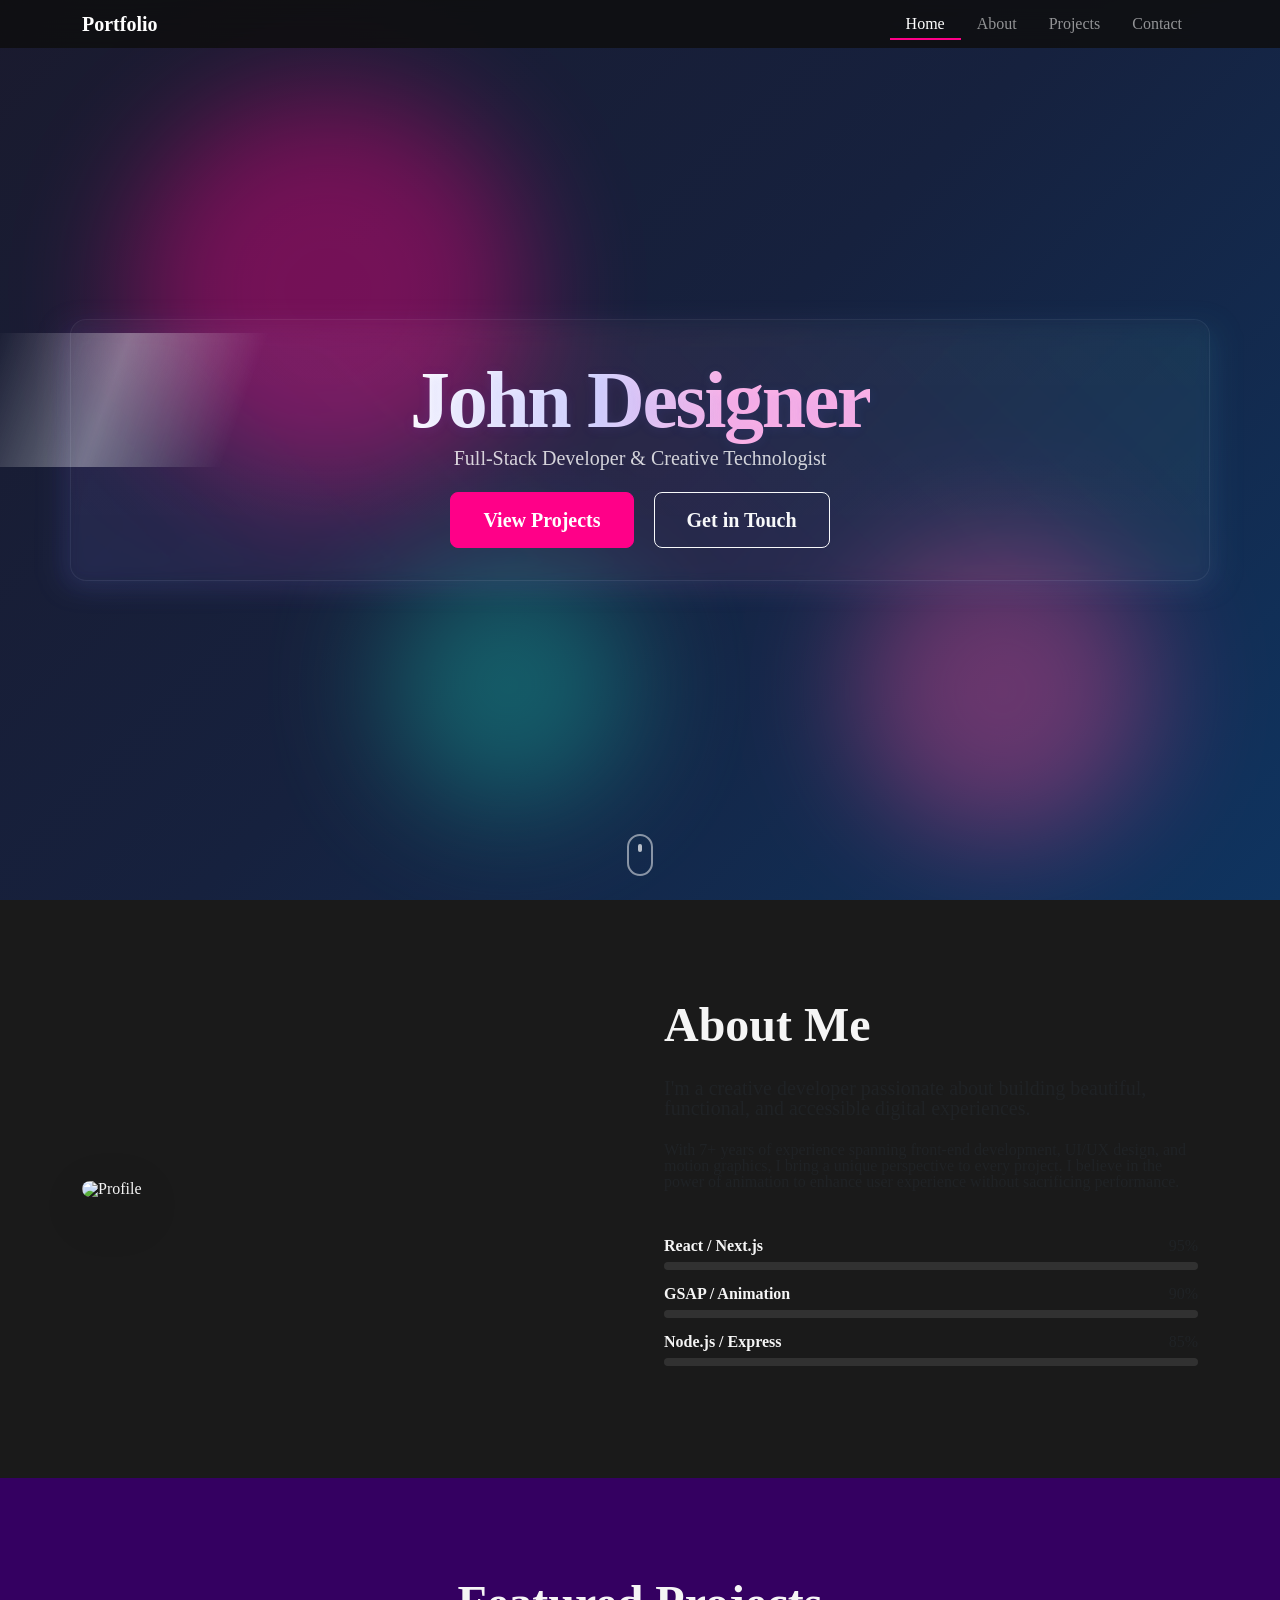
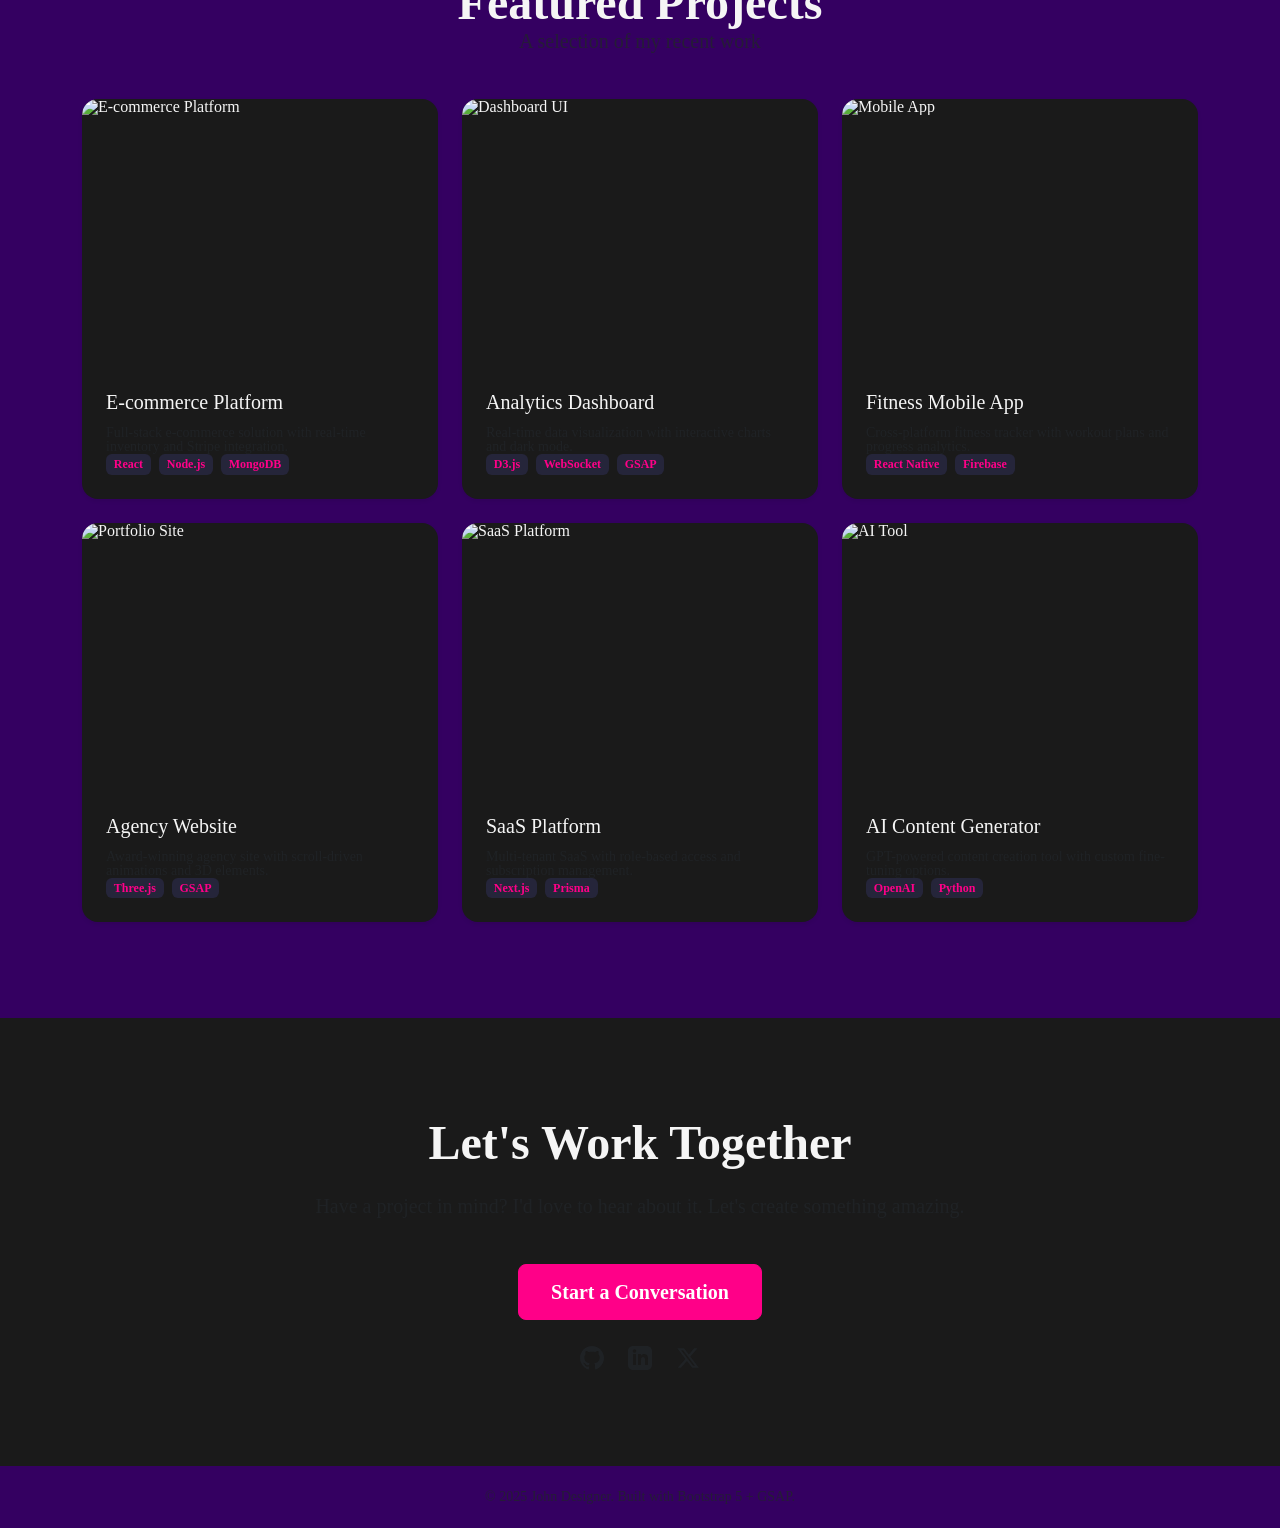
==== commit d0d51a27: "cambio en intro y en colores y tarjeta" ====
--- a/index.html
+++ b/index.html
@@ -55,8 +55,8 @@
 				<div class="shape shape-3"></div>
 			</div>
 
-			<div class="container position-relative z-1 text-center text-white">
-				<h1 class="display-1 fw-bold hero-title">John Designer</h1>
+			<div class="container position-relative z-1 text-center text-white holo-card">
+				<h1 class="display-1 fw-bold hero-title display-bold-hero-title">John Designer</h1>
 				<p class="lead hero-subtitle mb-4">Full-Stack Developer & Creative Technologist</p>
 				<div class="hero-cta">
 					<a href="#projects" class="btn btn-primary btn-lg me-3">View Projects</a>
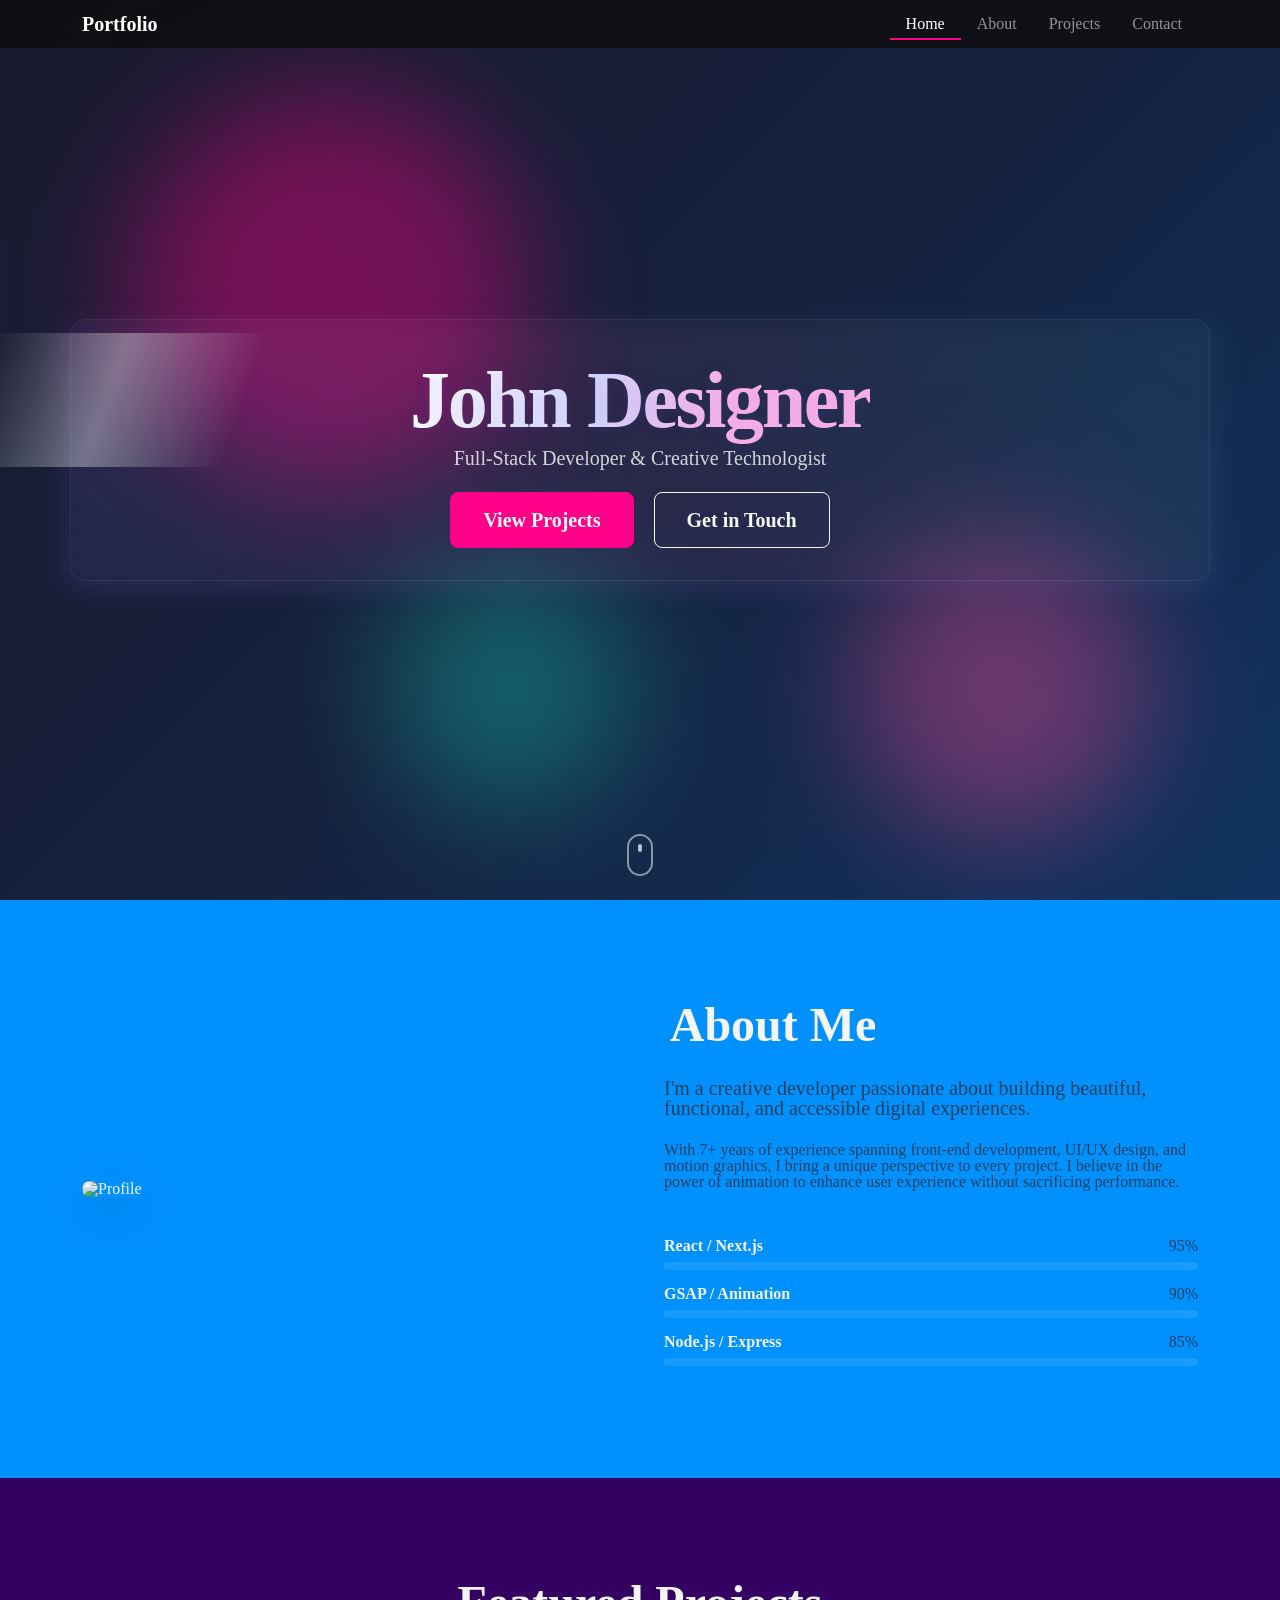
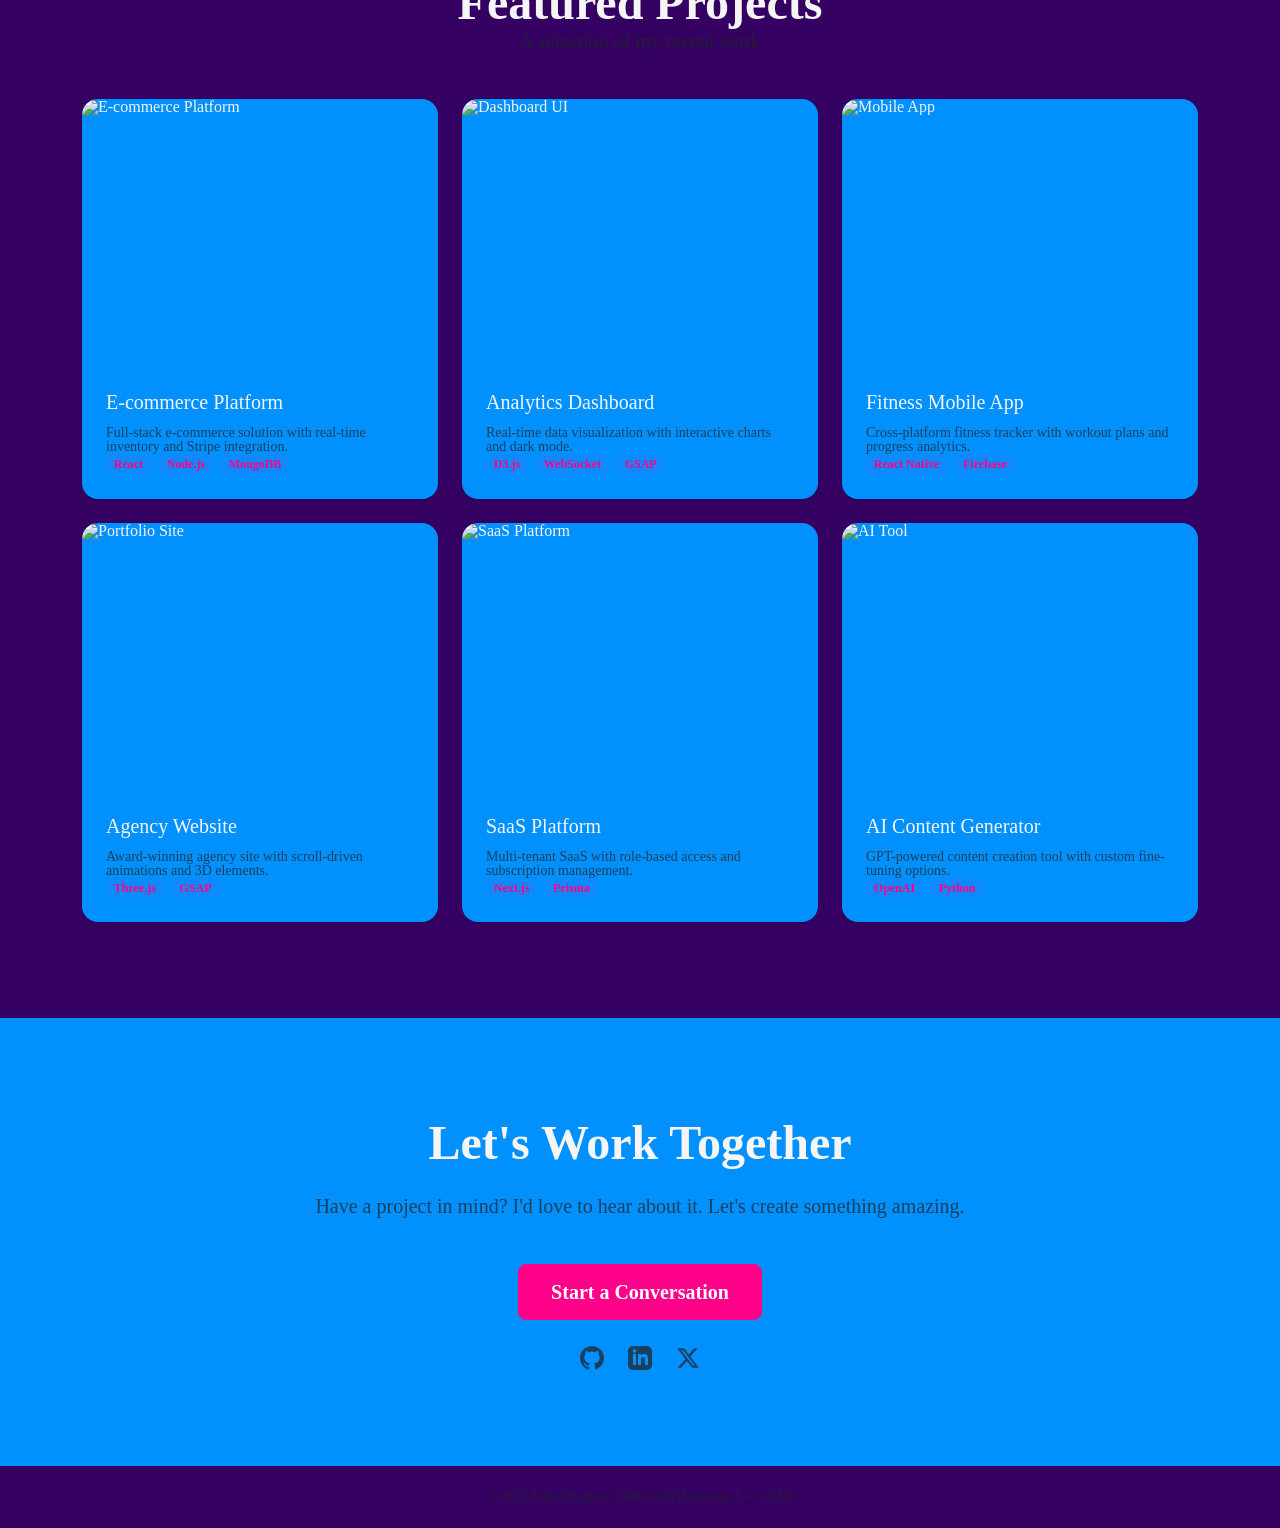
==== commit 5ce5b811: "añadir enlaces a imagekit.io" ====
--- a/index.html
+++ b/index.html
@@ -77,7 +77,7 @@
 					<div class="col-lg-6">
 						<div class="about-image gsap-reveal">
 							<img
-								src="https://picsum.photos/600/700?random=10"
+								src="https://ik.imagekit.io/REPLACE_WITH_YOUR_IMAGE.jpg"
 								alt="Profile"
 								class="img-fluid rounded-4 shadow-lg" />
 						</div>
@@ -144,7 +144,7 @@
 						<article class="card project-card h-100 border-0 shadow-sm">
 							<div class="card-img-wrapper overflow-hidden">
 								<img
-									src="https://picsum.photos/400/300?random=1"
+									src="https://ik.imagekit.io/REPLACE_WITH_YOUR_IMAGE.jpg"
 									class="card-img-top"
 									alt="E-commerce Platform" />
 							</div>
@@ -167,7 +167,7 @@
 						<article class="card project-card h-100 border-0 shadow-sm">
 							<div class="card-img-wrapper overflow-hidden">
 								<img
-									src="https://picsum.photos/400/300?random=2"
+									src="https://ik.imagekit.io/REPLACE_WITH_YOUR_IMAGE.jpg"
 									class="card-img-top"
 									alt="Dashboard UI" />
 							</div>
@@ -190,7 +190,7 @@
 						<article class="card project-card h-100 border-0 shadow-sm">
 							<div class="card-img-wrapper overflow-hidden">
 								<img
-									src="https://picsum.photos/400/300?random=3"
+									src="https://ik.imagekit.io/REPLACE_WITH_YOUR_IMAGE.jpg"
 									class="card-img-top"
 									alt="Mobile App" />
 							</div>
@@ -212,7 +212,7 @@
 						<article class="card project-card h-100 border-0 shadow-sm">
 							<div class="card-img-wrapper overflow-hidden">
 								<img
-									src="https://picsum.photos/400/300?random=4"
+									src="https://ik.imagekit.io/REPLACE_WITH_YOUR_IMAGE.jpg"
 									class="card-img-top"
 									alt="Portfolio Site" />
 							</div>
@@ -234,7 +234,7 @@
 						<article class="card project-card h-100 border-0 shadow-sm">
 							<div class="card-img-wrapper overflow-hidden">
 								<img
-									src="https://picsum.photos/400/300?random=5"
+									src="https://ik.imagekit.io/REPLACE_WITH_YOUR_IMAGE.jpg"
 									class="card-img-top"
 									alt="SaaS Platform" />
 							</div>
@@ -256,7 +256,7 @@
 						<article class="card project-card h-100 border-0 shadow-sm">
 							<div class="card-img-wrapper overflow-hidden">
 								<img
-									src="https://picsum.photos/400/300?random=6"
+									src="https://ik.imagekit.io/REPLACE_WITH_YOUR_IMAGE.jpg"
 									class="card-img-top"
 									alt="AI Tool" />
 							</div>
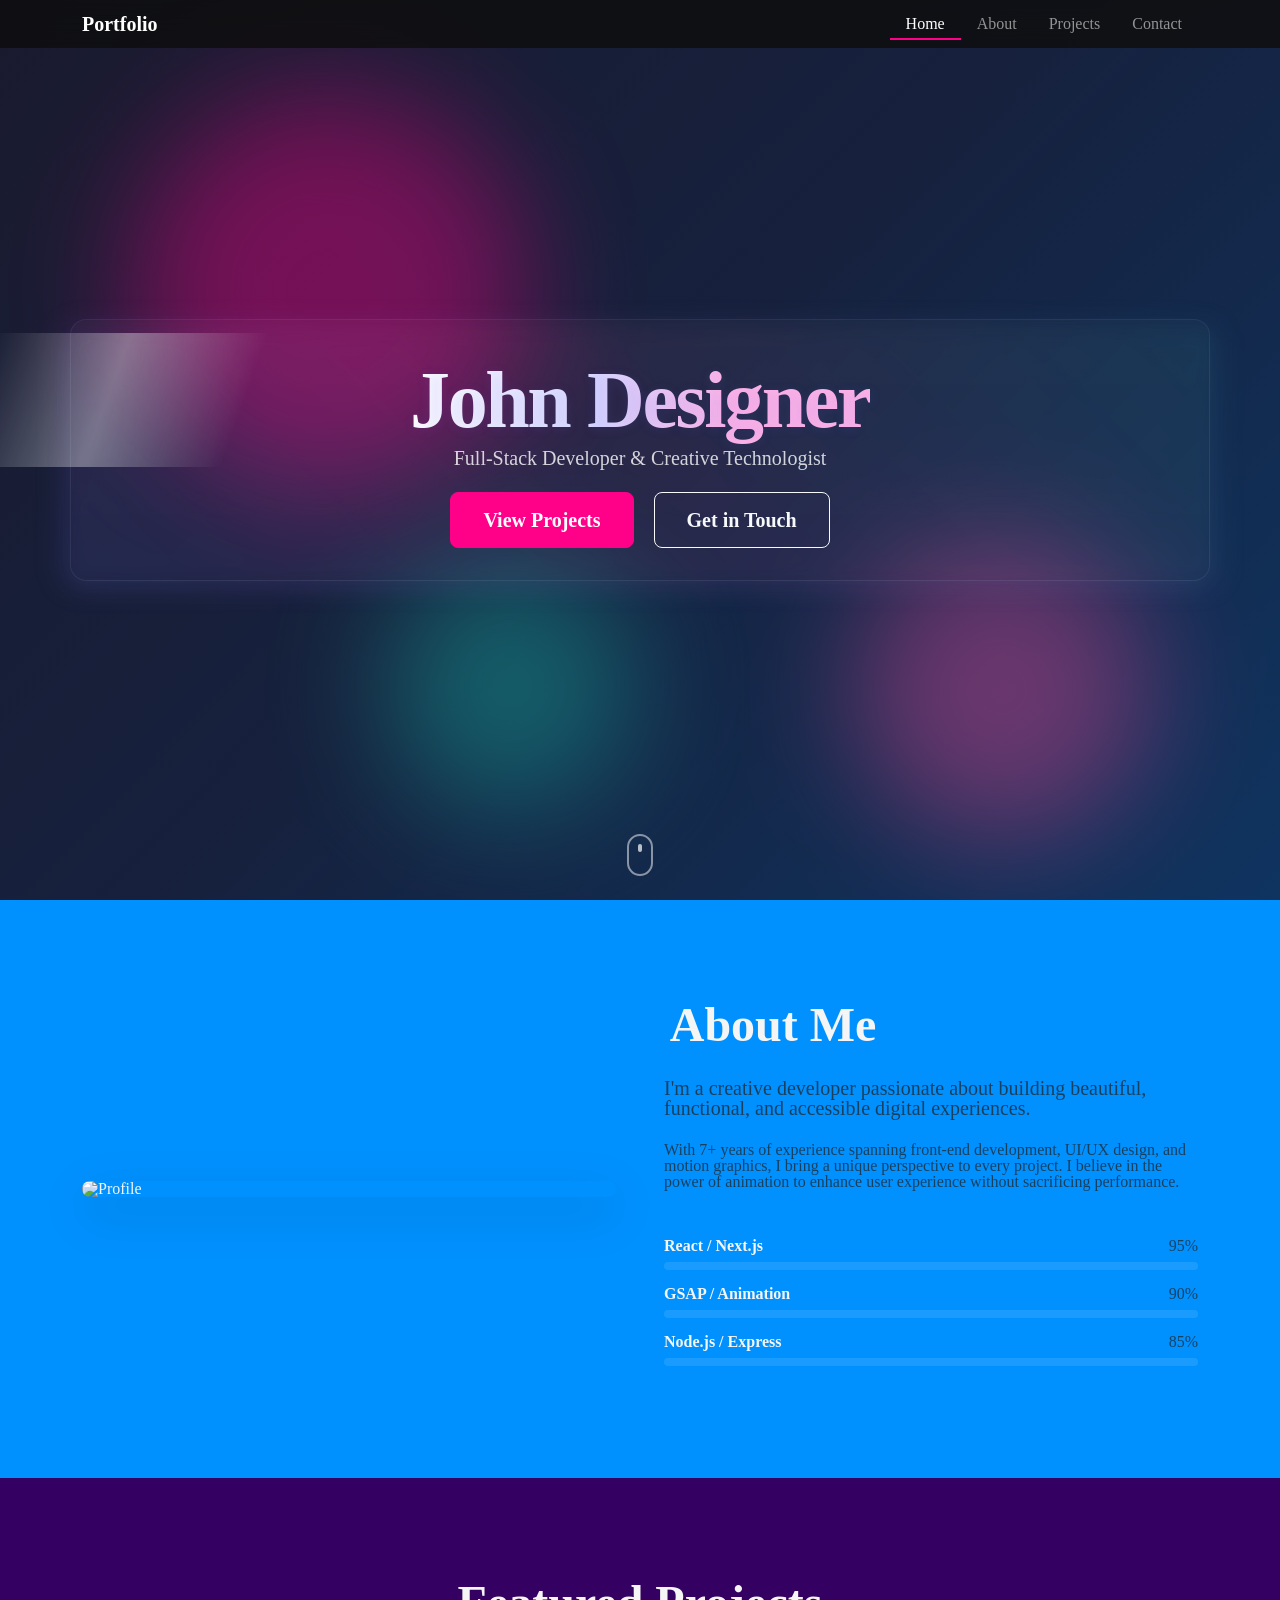
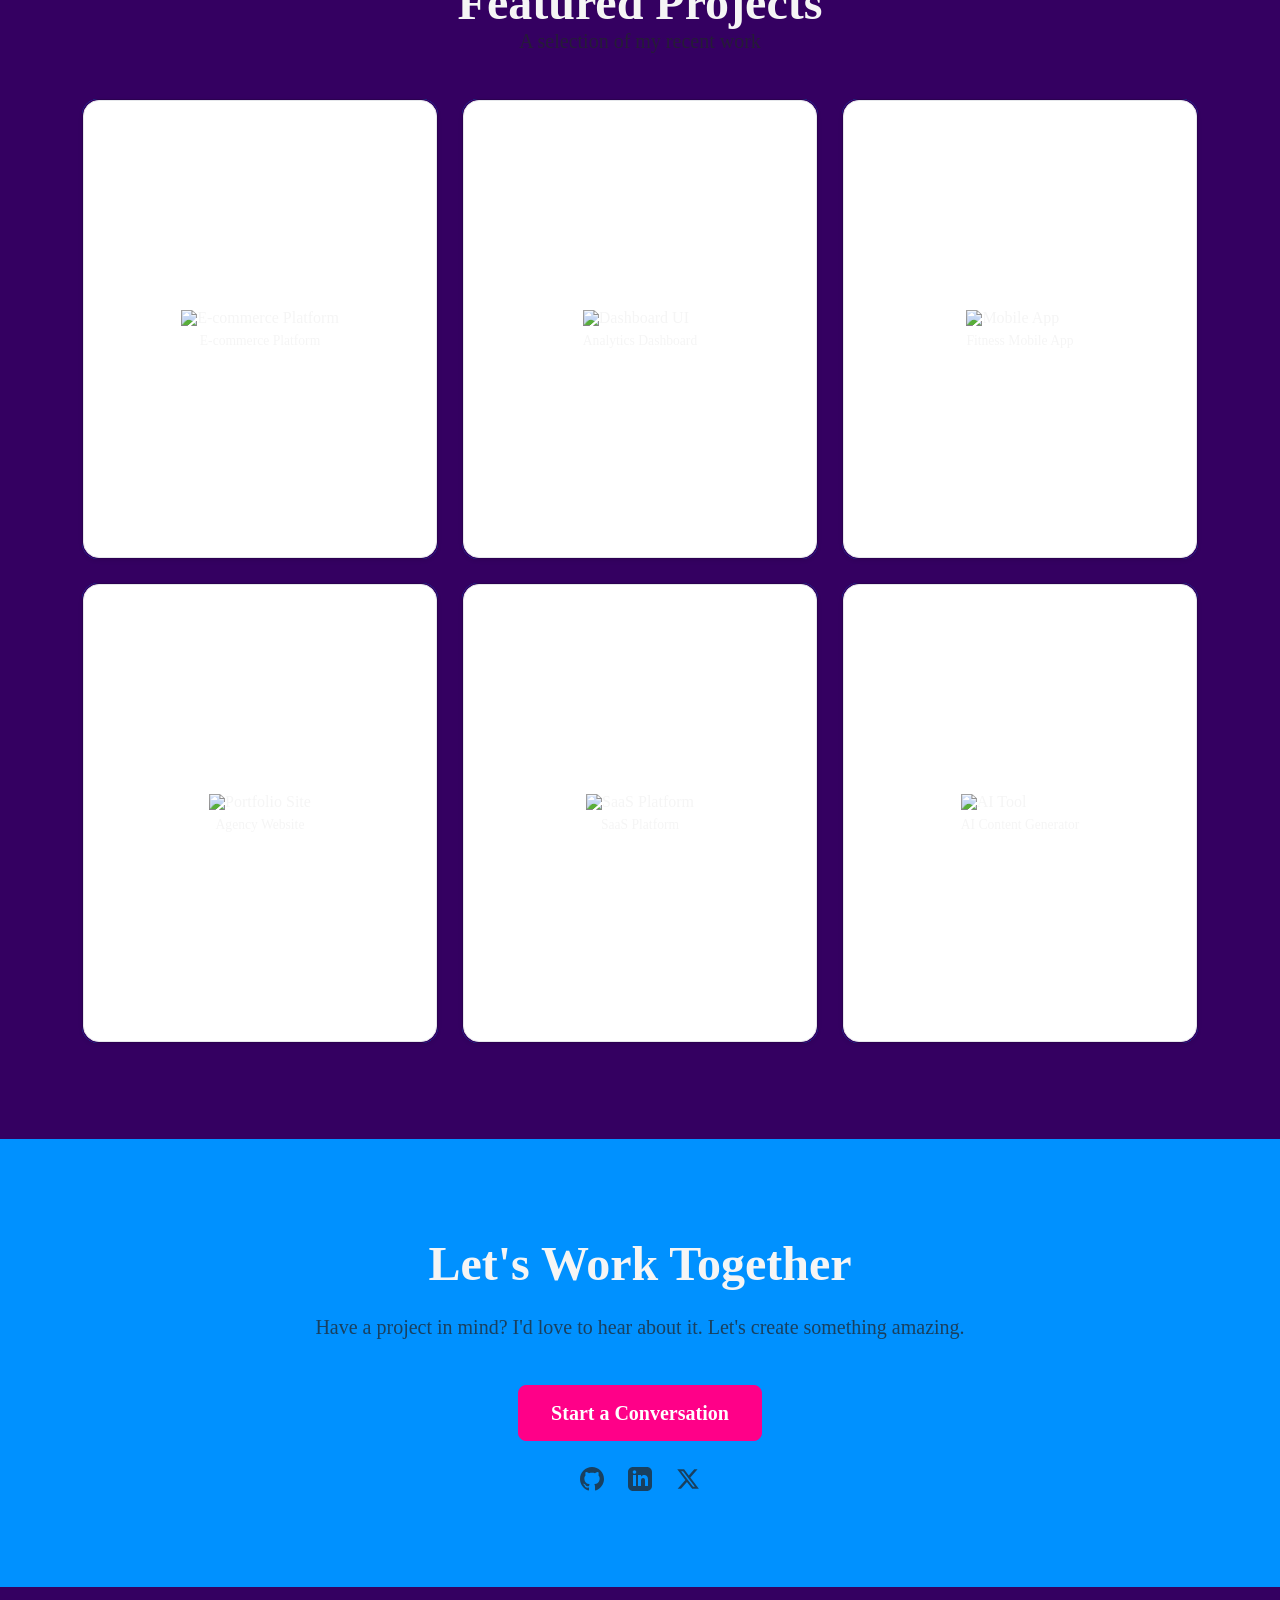
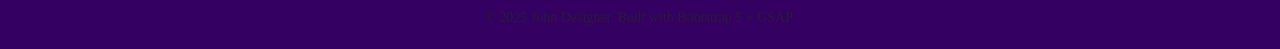
==== commit ad7cecd3: "modificacion en tarjetas" ====
--- a/index.html
+++ b/index.html
@@ -77,7 +77,7 @@
 					<div class="col-lg-6">
 						<div class="about-image gsap-reveal">
 							<img
-								src="https://ik.imagekit.io/REPLACE_WITH_YOUR_IMAGE.jpg"
+								src="https://ik.imagekit.io/w3o7czuke/1520219769033.jpg"
 								alt="Profile"
 								class="img-fluid rounded-4 shadow-lg" />
 						</div>
@@ -142,21 +142,19 @@
 					<!-- Project Card 1 -->
 					<div class="col-md-6 col-lg-4">
 						<article class="card project-card h-100 border-0 shadow-sm">
-							<div class="card-img-wrapper overflow-hidden">
-								<img
-									src="https://ik.imagekit.io/REPLACE_WITH_YOUR_IMAGE.jpg"
-									class="card-img-top"
-									alt="E-commerce Platform" />
-							</div>
-							<div class="card-body">
-								<h3 class="card-title h5">E-commerce Platform</h3>
-								<p class="card-text text-muted small">
-									Full-stack e-commerce solution with real-time inventory and Stripe integration.
-								</p>
-								<div class="d-flex flex-wrap gap-2">
-									<span class="badge bg-primary-subtle text-primary">React</span>
-									<span class="badge bg-primary-subtle text-primary">Node.js</span>
-									<span class="badge bg-primary-subtle text-primary">MongoDB</span>
+							<div class="card">
+								<div class="card-inner" tabindex="0">
+									<div class="card-front">
+										<div>
+											<img src="https://ik.imagekit.io/w3o7czuke/images.png" alt="E-commerce Platform" style="max-width:100%; max-height:60%; display:block; margin:0 auto;" />
+											<div style="font-size:0.85rem; margin-top:8px; text-align:center;">E-commerce Platform</div>
+										</div>
+									</div>
+									<div class="card-back">
+										<div>
+											<p class="description">Imagen del panel de tienda con productos y controles de inventario. Muestra métricas clave.</p>
+										</div>
+									</div>
 								</div>
 							</div>
 						</article>
@@ -165,21 +163,19 @@
 					<!-- Project Card 2 -->
 					<div class="col-md-6 col-lg-4">
 						<article class="card project-card h-100 border-0 shadow-sm">
-							<div class="card-img-wrapper overflow-hidden">
-								<img
-									src="https://ik.imagekit.io/REPLACE_WITH_YOUR_IMAGE.jpg"
-									class="card-img-top"
-									alt="Dashboard UI" />
-							</div>
-							<div class="card-body">
-								<h3 class="card-title h5">Analytics Dashboard</h3>
-								<p class="card-text text-muted small">
-									Real-time data visualization with interactive charts and dark mode.
-								</p>
-								<div class="d-flex flex-wrap gap-2">
-									<span class="badge bg-primary-subtle text-primary">D3.js</span>
-									<span class="badge bg-primary-subtle text-primary">WebSocket</span>
-									<span class="badge bg-primary-subtle text-primary">GSAP</span>
+							<div class="card">
+								<div class="card-inner" tabindex="0">
+									<div class="card-front">
+										<div>
+											<img src="https://ik.imagekit.io/w3o7czuke/1520219769033.jpg" alt="Dashboard UI" style="max-width:100%; max-height:60%; display:block; margin:0 auto;" />
+											<div style="font-size:0.85rem; margin-top:8px; text-align:center;">Analytics Dashboard</div>
+										</div>
+									</div>
+									<div class="card-back">
+										<div>
+											<p class="description">Panel analítico con gráficas e indicadores. Muestra filtros y visualizaciones claves.</p>
+										</div>
+									</div>
 								</div>
 							</div>
 						</article>
@@ -188,20 +184,19 @@
 					<!-- Project Card 3 -->
 					<div class="col-md-6 col-lg-4">
 						<article class="card project-card h-100 border-0 shadow-sm">
-							<div class="card-img-wrapper overflow-hidden">
-								<img
-									src="https://ik.imagekit.io/REPLACE_WITH_YOUR_IMAGE.jpg"
-									class="card-img-top"
-									alt="Mobile App" />
-							</div>
-							<div class="card-body">
-								<h3 class="card-title h5">Fitness Mobile App</h3>
-								<p class="card-text text-muted small">
-									Cross-platform fitness tracker with workout plans and progress analytics.
-								</p>
-								<div class="d-flex flex-wrap gap-2">
-									<span class="badge bg-primary-subtle text-primary">React Native</span>
-									<span class="badge bg-primary-subtle text-primary">Firebase</span>
+							<div class="card">
+								<div class="card-inner" tabindex="0">
+									<div class="card-front">
+										<div>
+											<img src="https://ik.imagekit.io/w3o7czuke/images.png" alt="Mobile App" style="max-width:100%; max-height:60%; display:block; margin:0 auto;" />
+											<div style="font-size:0.85rem; margin-top:8px; text-align:center;">Fitness Mobile App</div>
+										</div>
+									</div>
+									<div class="card-back">
+										<div>
+											<p class="description">Captura de la app mostrando entrenamientos, métricas y progreso del usuario.</p>
+										</div>
+									</div>
 								</div>
 							</div>
 						</article>
@@ -210,20 +205,19 @@
 					<!-- Project Card 4 -->
 					<div class="col-md-6 col-lg-4">
 						<article class="card project-card h-100 border-0 shadow-sm">
-							<div class="card-img-wrapper overflow-hidden">
-								<img
-									src="https://ik.imagekit.io/REPLACE_WITH_YOUR_IMAGE.jpg"
-									class="card-img-top"
-									alt="Portfolio Site" />
-							</div>
-							<div class="card-body">
-								<h3 class="card-title h5">Agency Website</h3>
-								<p class="card-text text-muted small">
-									Award-winning agency site with scroll-driven animations and 3D elements.
-								</p>
-								<div class="d-flex flex-wrap gap-2">
-									<span class="badge bg-primary-subtle text-primary">Three.js</span>
-									<span class="badge bg-primary-subtle text-primary">GSAP</span>
+							<div class="card">
+								<div class="card-inner" tabindex="0">
+									<div class="card-front">
+										<div>
+											<img src="https://ik.imagekit.io/w3o7czuke/1520219769033.jpg" alt="Portfolio Site" style="max-width:100%; max-height:60%; display:block; margin:0 auto;" />
+											<div style="font-size:0.85rem; margin-top:8px; text-align:center;">Agency Website</div>
+										</div>
+									</div>
+									<div class="card-back">
+										<div>
+											<p class="description">Muestra de galería y secciones interactivas en el sitio de agencia, con énfasis en animaciones 3D.</p>
+										</div>
+									</div>
 								</div>
 							</div>
 						</article>
@@ -232,20 +226,19 @@
 					<!-- Project Card 5 -->
 					<div class="col-md-6 col-lg-4">
 						<article class="card project-card h-100 border-0 shadow-sm">
-							<div class="card-img-wrapper overflow-hidden">
-								<img
-									src="https://ik.imagekit.io/REPLACE_WITH_YOUR_IMAGE.jpg"
-									class="card-img-top"
-									alt="SaaS Platform" />
-							</div>
-							<div class="card-body">
-								<h3 class="card-title h5">SaaS Platform</h3>
-								<p class="card-text text-muted small">
-									Multi-tenant SaaS with role-based access and subscription management.
-								</p>
-								<div class="d-flex flex-wrap gap-2">
-									<span class="badge bg-primary-subtle text-primary">Next.js</span>
-									<span class="badge bg-primary-subtle text-primary">Prisma</span>
+							<div class="card">
+								<div class="card-inner" tabindex="0">
+									<div class="card-front">
+										<div>
+											<img src="https://ik.imagekit.io/w3o7czuke/images.png" alt="SaaS Platform" style="max-width:100%; max-height:60%; display:block; margin:0 auto;" />
+											<div style="font-size:0.85rem; margin-top:8px; text-align:center;">SaaS Platform</div>
+										</div>
+									</div>
+									<div class="card-back">
+										<div>
+											<p class="description">Panel de administración multitenant con facturación y control de usuarios.</p>
+										</div>
+									</div>
 								</div>
 							</div>
 						</article>
@@ -254,20 +247,19 @@
 					<!-- Project Card 6 -->
 					<div class="col-md-6 col-lg-4">
 						<article class="card project-card h-100 border-0 shadow-sm">
-							<div class="card-img-wrapper overflow-hidden">
-								<img
-									src="https://ik.imagekit.io/REPLACE_WITH_YOUR_IMAGE.jpg"
-									class="card-img-top"
-									alt="AI Tool" />
-							</div>
-							<div class="card-body">
-								<h3 class="card-title h5">AI Content Generator</h3>
-								<p class="card-text text-muted small">
-									GPT-powered content creation tool with custom fine-tuning options.
-								</p>
-								<div class="d-flex flex-wrap gap-2">
-									<span class="badge bg-primary-subtle text-primary">OpenAI</span>
-									<span class="badge bg-primary-subtle text-primary">Python</span>
+							<div class="card">
+								<div class="card-inner" tabindex="0">
+									<div class="card-front">
+										<div>
+											<img src="https://ik.imagekit.io/w3o7czuke/1520219769033.jpg" alt="AI Tool" style="max-width:100%; max-height:60%; display:block; margin:0 auto;" />
+											<div style="font-size:0.85rem; margin-top:8px; text-align:center;">AI Content Generator</div>
+										</div>
+									</div>
+									<div class="card-back">
+										<div>
+											<p class="description">Interfaz de la herramienta AI con plantillas, controles de tono y opciones de exportación.</p>
+										</div>
+									</div>
 								</div>
 							</div>
 						</article>
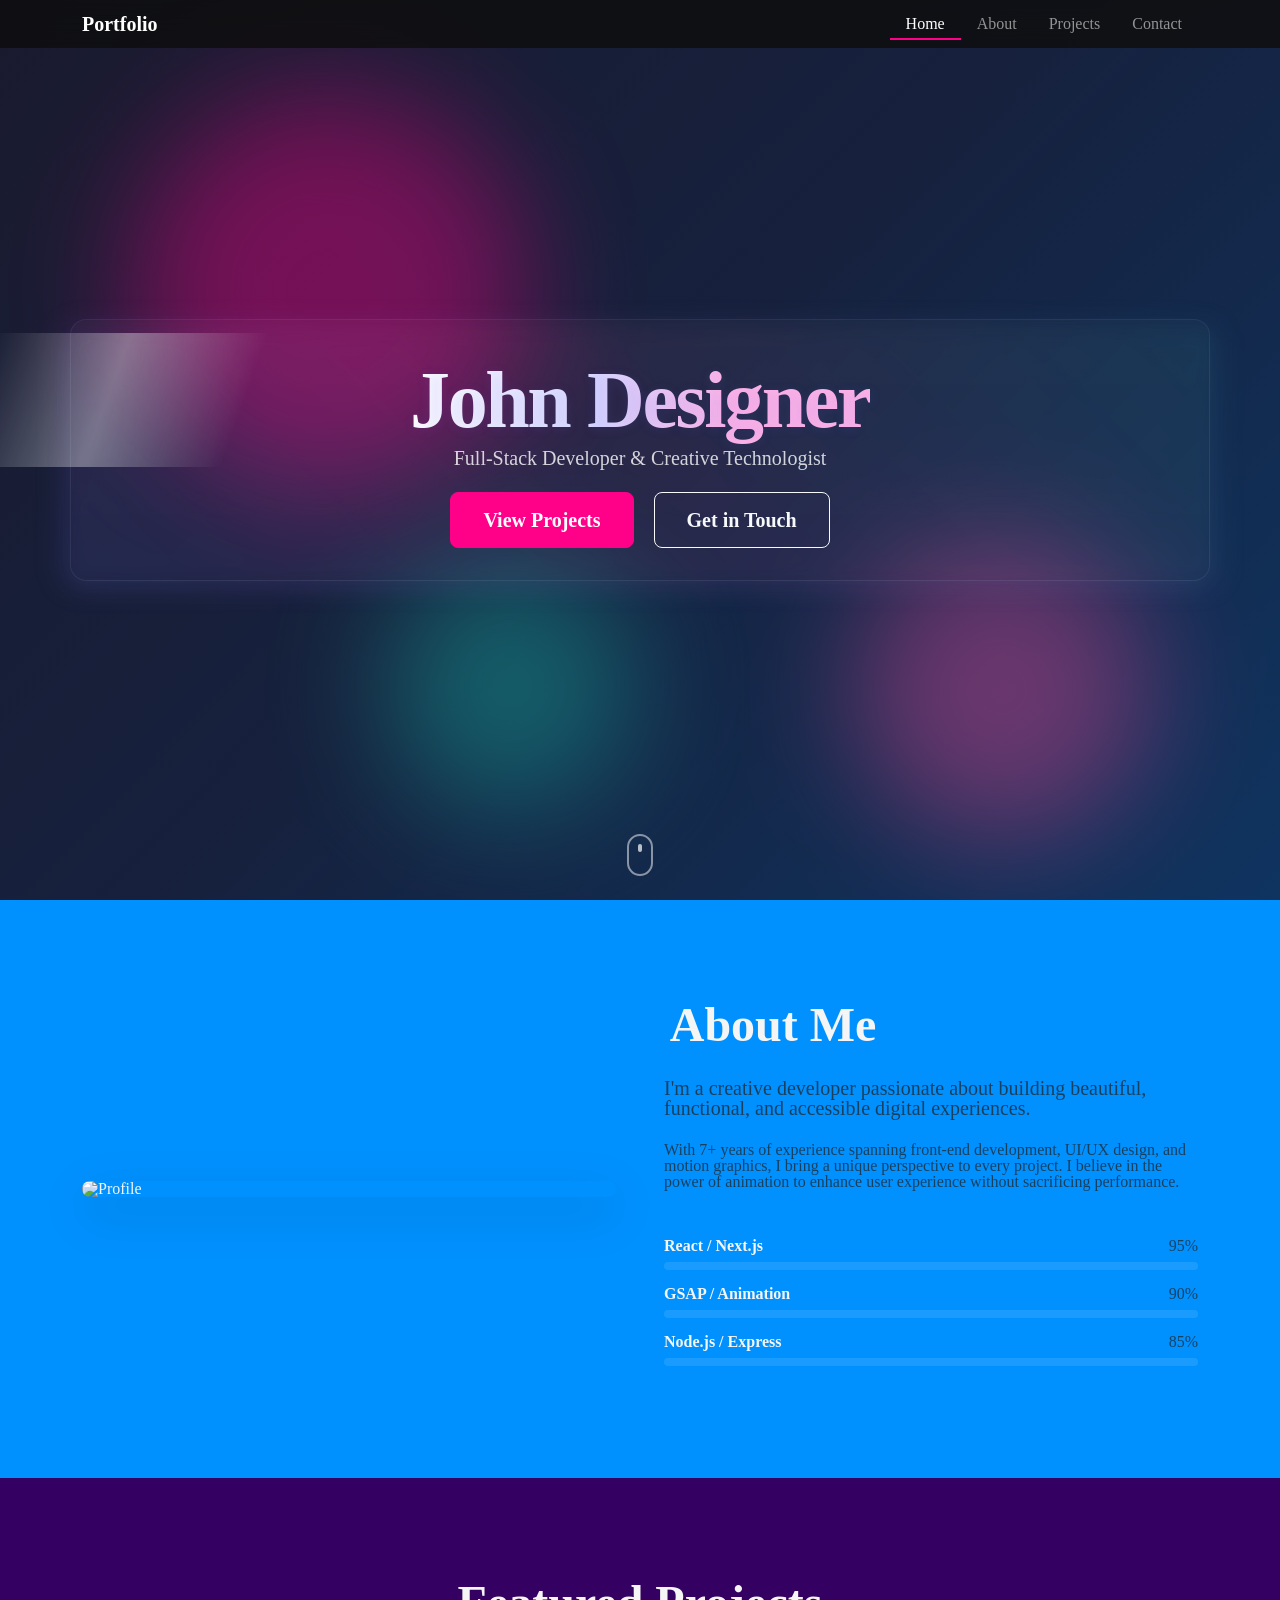
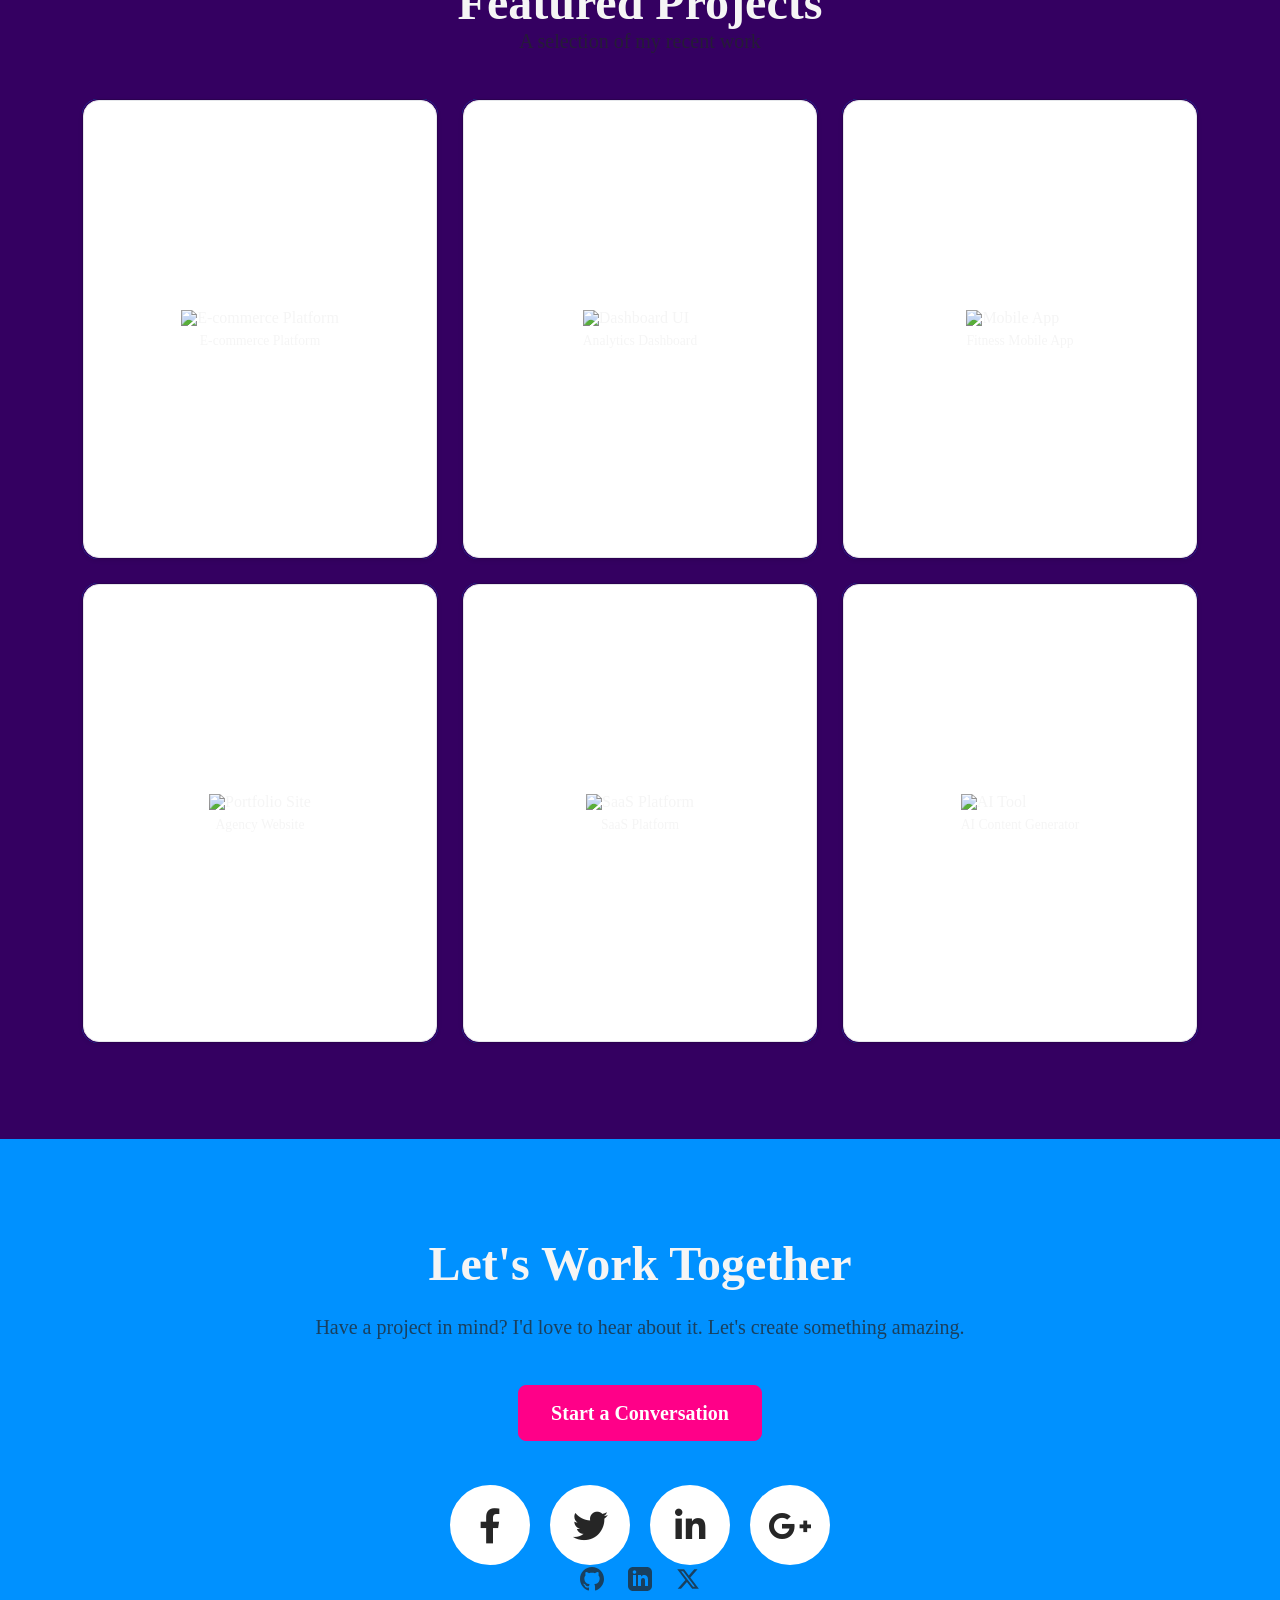
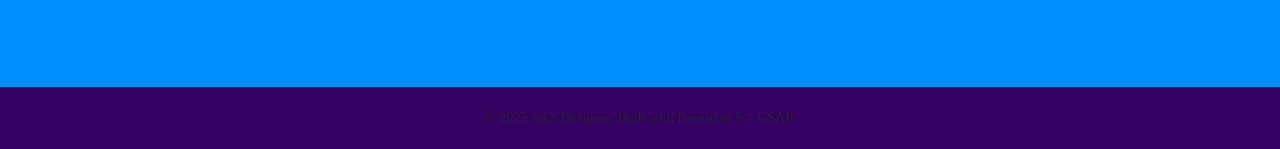
==== commit 8c4576d5: "404 e iconos de redes sociales" ====
--- a/index.html
+++ b/index.html
@@ -10,6 +10,9 @@
 
 	<!-- Custom Styles -->
 	<link rel="stylesheet" href="./assets/css/index.css" />
+
+	<!-- Font Awesome Icons -->
+	<link rel="stylesheet" href="https://use.fontawesome.com/releases/v5.6.3/css/all.css" integrity="sha384-UHRtZLI+pbxtHCWp1t77Bi1L4ZtiqrqD80Kn4Z8NTSRyMA2Fd33n5dQ8lWUE00s/" crossorigin="anonymous">
 
 	<!-- Custom Scripts -->
 	<script src="./assets/js/main.js" defer></script>
@@ -282,6 +285,31 @@
 								Start a Conversation
 							</a>
 						</div>
+					<!-- Social Media Icons with Hover Effects -->
+					<div class="gsap-reveal">
+						<ul class="social-media-icons">
+							<li>
+								<a href="#">
+									<i class="fab fa-facebook-f icon"></i>
+								</a>
+							</li>
+							<li>
+								<a href="#">
+									<i class="fab fa-twitter icon"></i>
+								</a>
+							</li>
+							<li>
+								<a href="#">
+									<i class="fab fa-linkedin-in icon"></i>
+								</a>
+							</li>
+							<li>
+								<a href="#">
+									<i class="fab fa-google-plus-g icon"></i>
+								</a>
+							</li>
+						</ul>
+					</div>
 						<div class="social-links gsap-reveal d-flex justify-content-center gap-4">
 							<a href="#" class="text-muted fs-4" aria-label="GitHub">
 								<svg width="24" height="24" fill="currentColor" viewBox="0 0 24 24"><path d="M12 0c-6.626 0-12 5.373-12 12 0 5.302 3.438 9.8 8.207 11.387.599.111.793-.261.793-.577v-2.234c-3.338.726-4.033-1.416-4.033-1.416-.546-1.387-1.333-1.756-1.333-1.756-1.089-.745.083-.729.083-.729 1.205.084 1.839 1.237 1.839 1.237 1.07 1.834 2.807 1.304 3.492.997.107-.775.418-1.305.762-1.604-2.665-.305-5.467-1.334-5.467-5.931 0-1.311.469-2.381 1.236-3.221-.124-.303-.535-1.524.117-3.176 0 0 1.008-.322 3.301 1.23.957-.266 1.983-.399 3.003-.404 1.02.005 2.047.138 3.006.404 2.291-1.552 3.297-1.23 3.297-1.23.653 1.653.242 2.874.118 3.176.77.84 1.235 1.911 1.235 3.221 0 4.609-2.807 5.624-5.479 5.921.43.372.823 1.102.823 2.222v3.293c0 .319.192.694.801.576 4.765-1.589 8.199-6.086 8.199-11.386 0-6.627-5.373-12-12-12z"/></svg>
